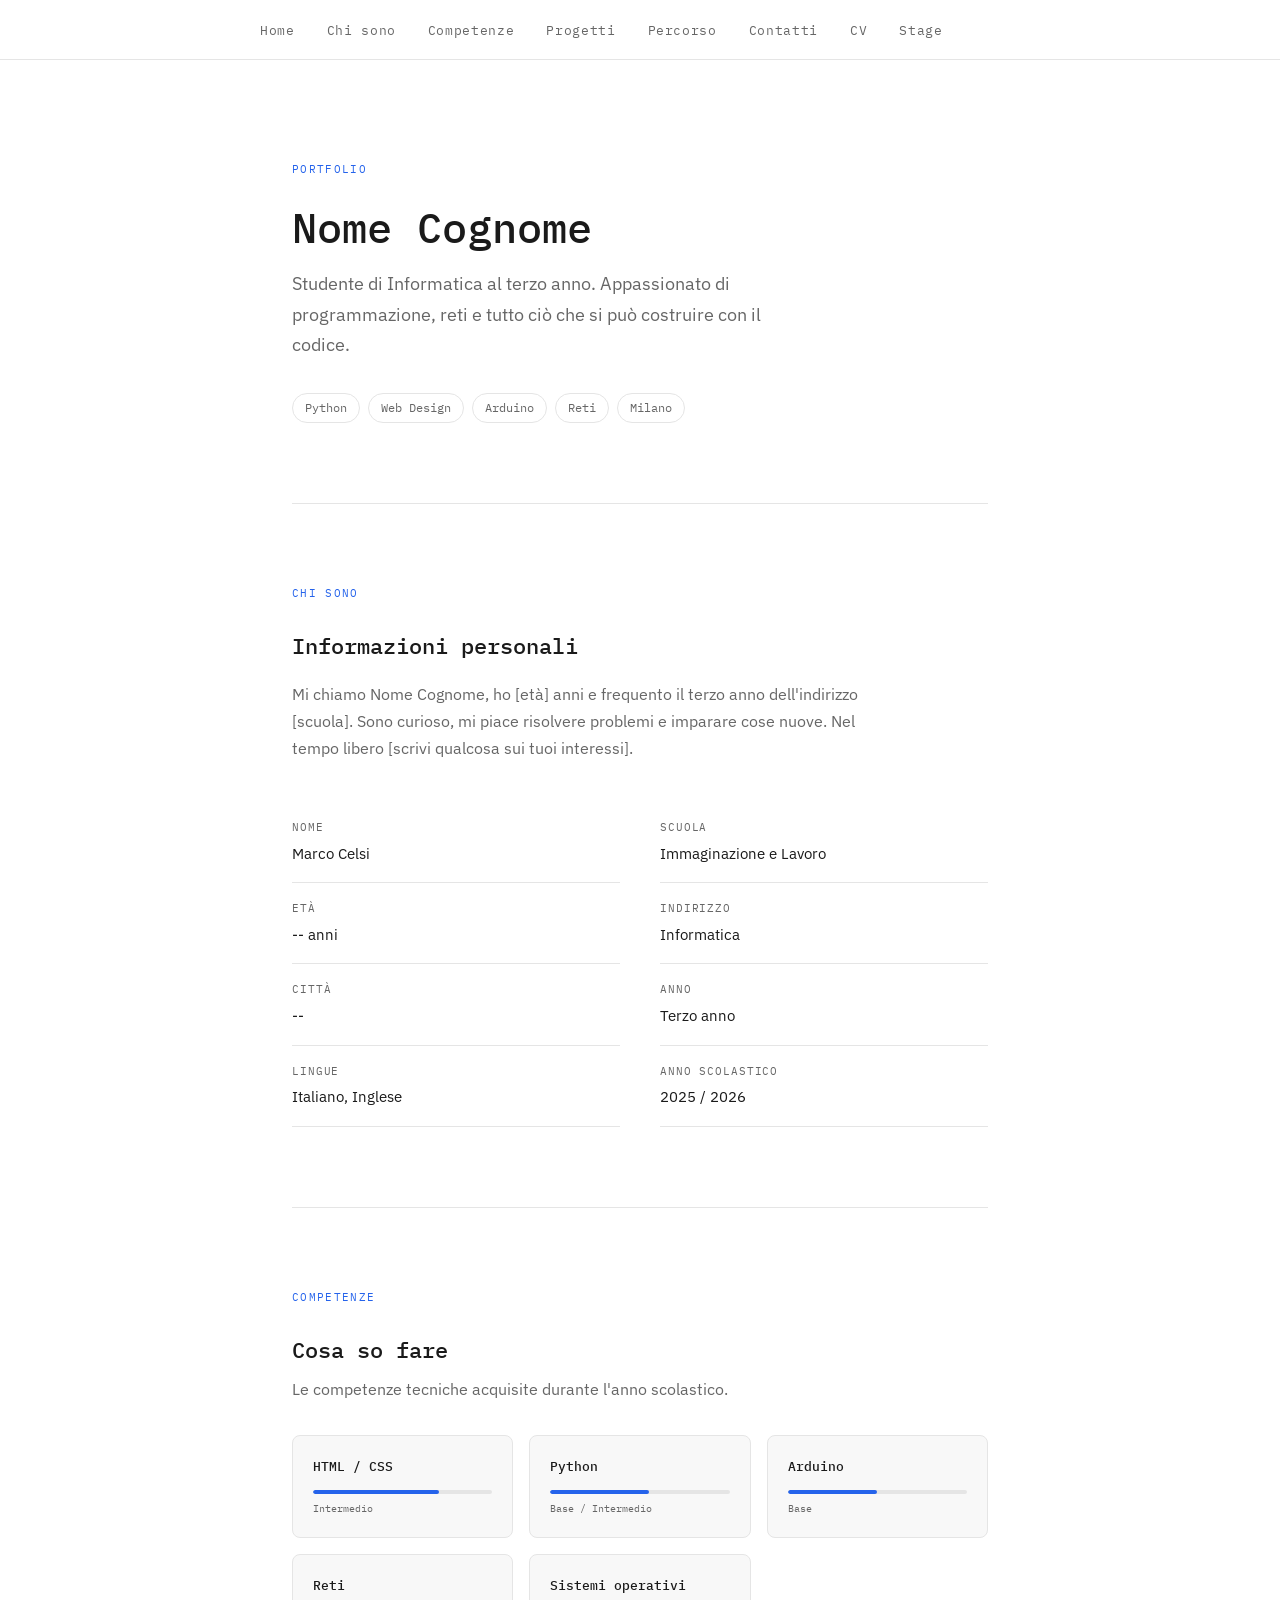
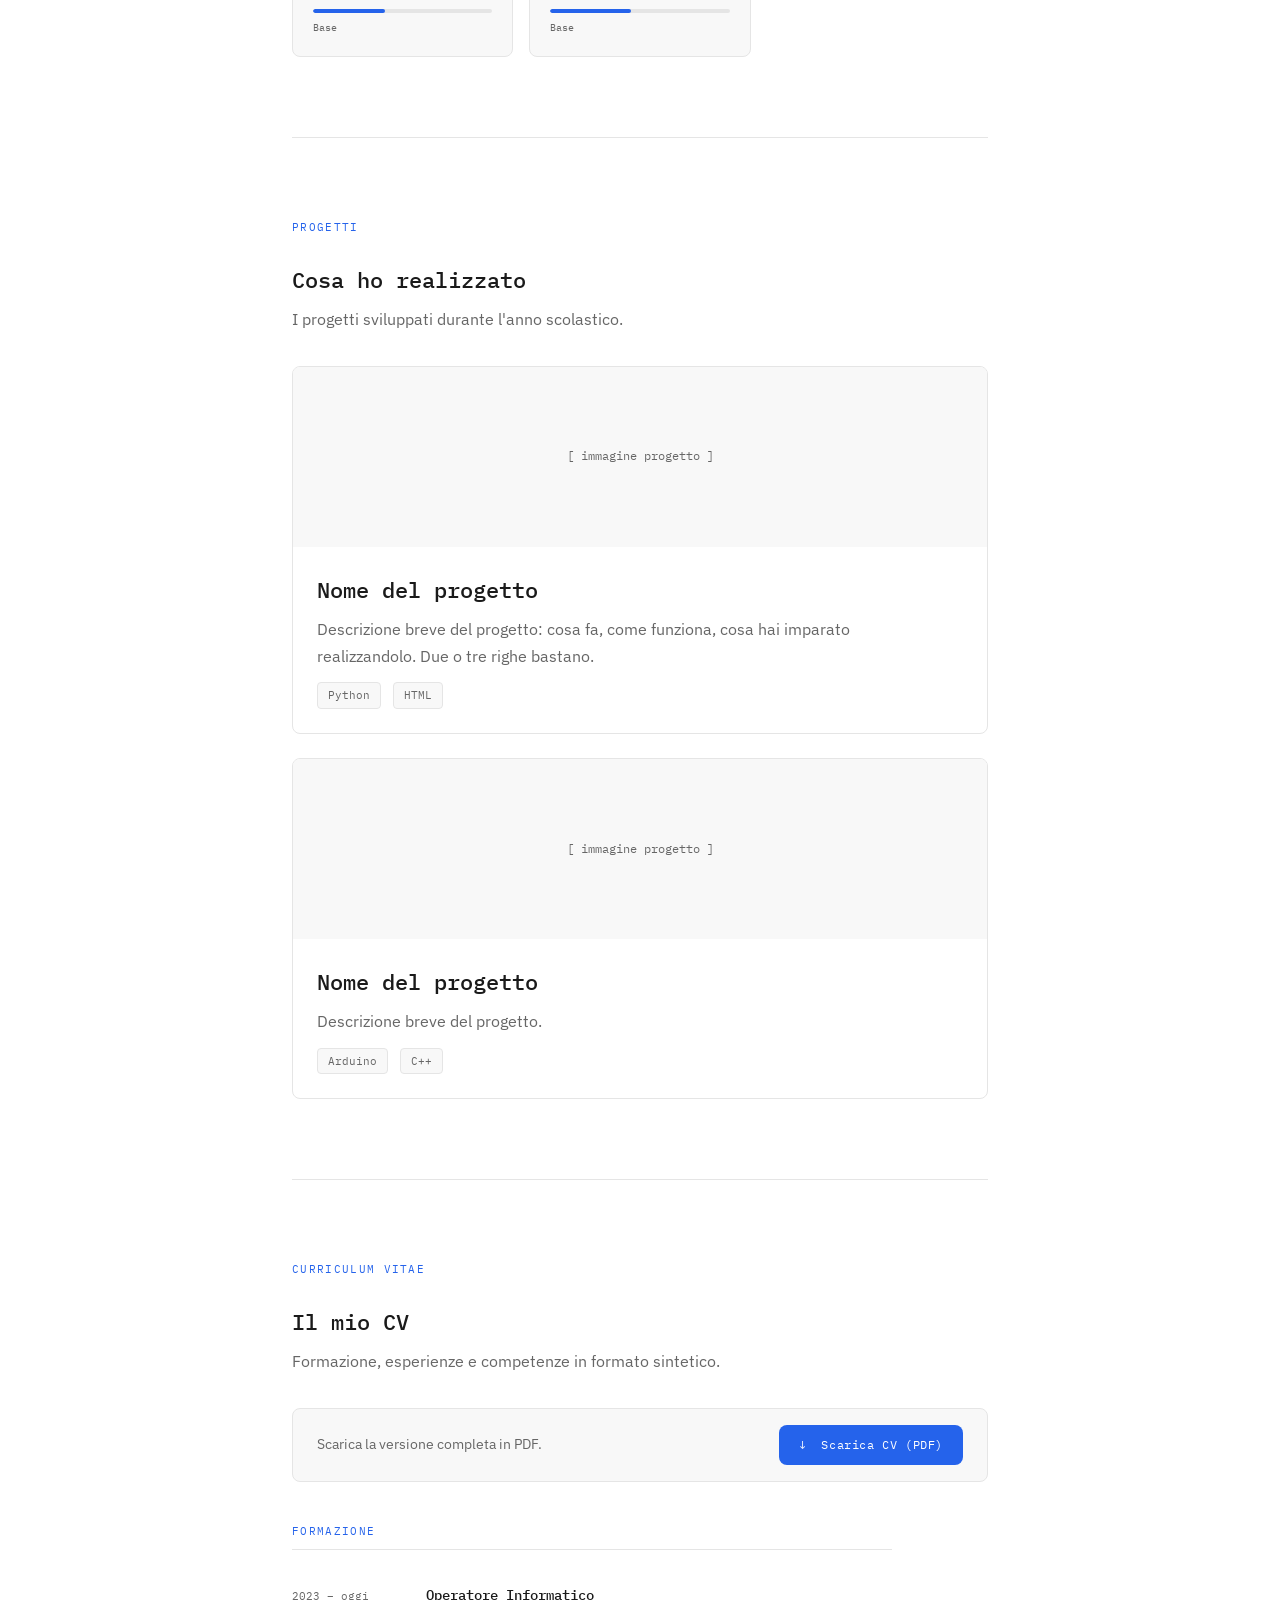
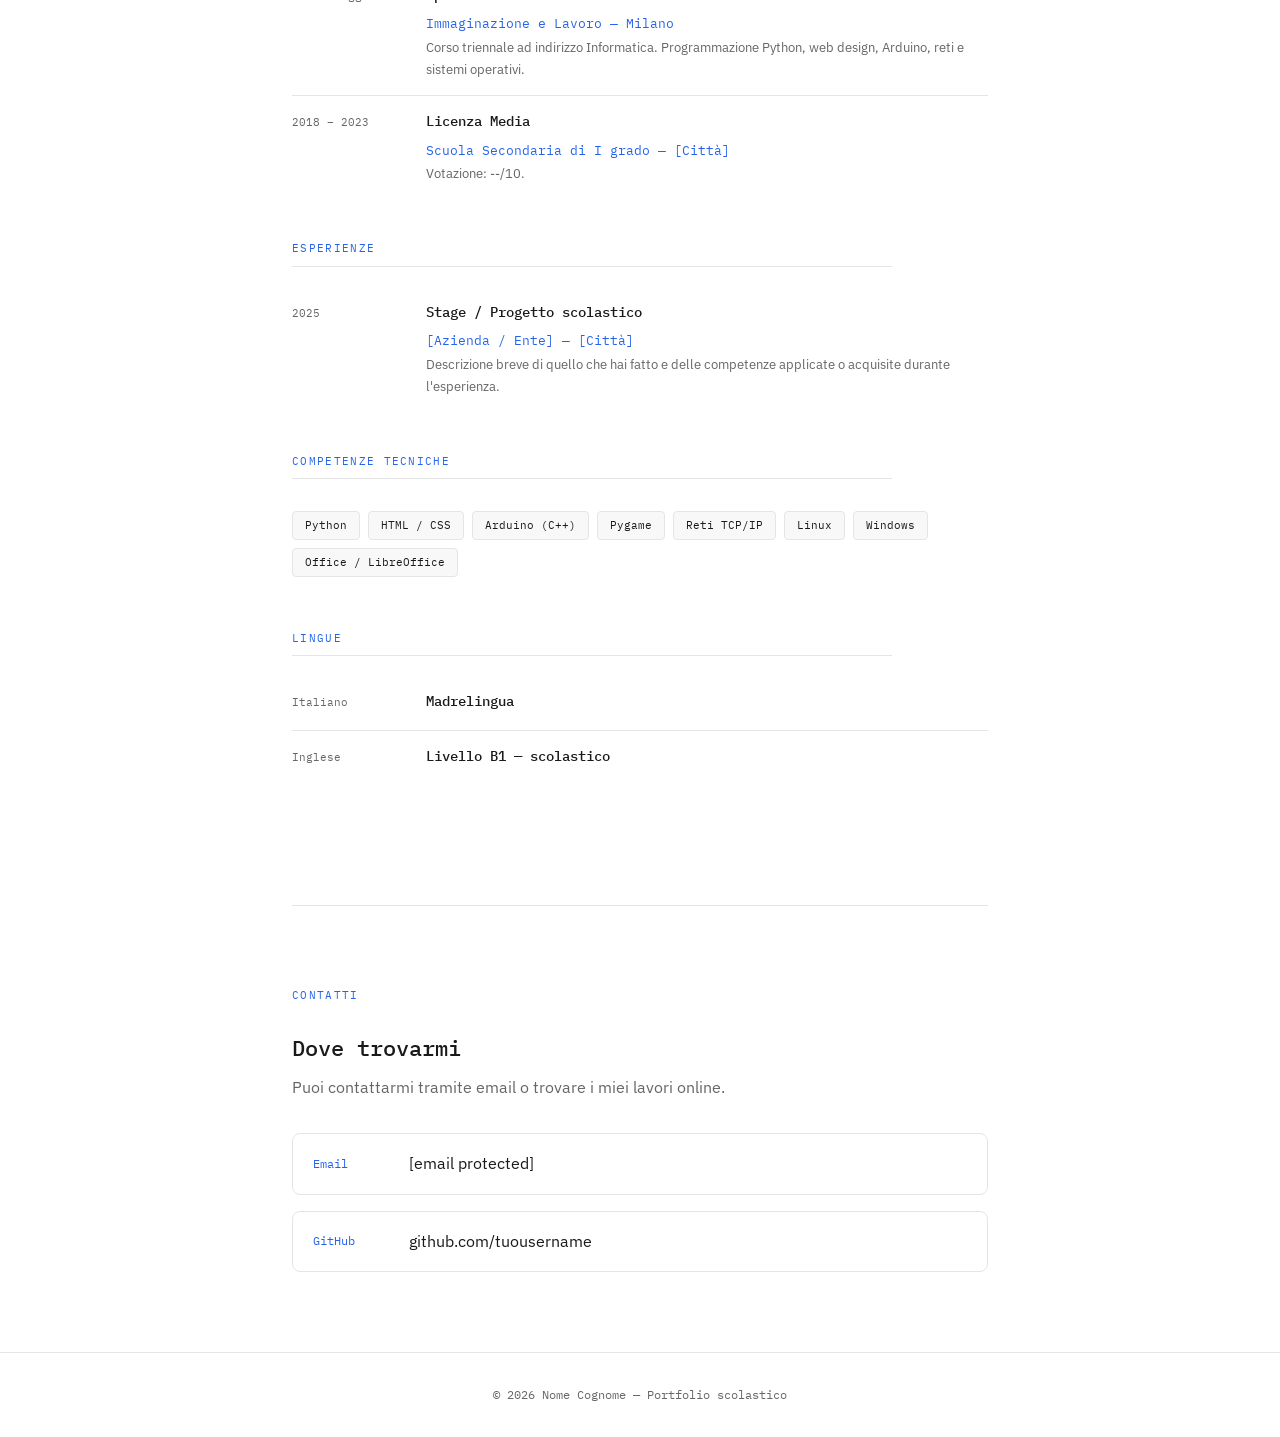
==== index.html @ 4404e982 "Update index.html" ====
<!DOCTYPE html>
<html lang="it">
<head>
  <meta charset="UTF-8" />
  <meta name="viewport" content="width=device-width, initial-scale=1.0"/>

  <!-- ✏️ MODIFICA: cambia il titolo con il tuo nome -->
  <title>Marco Celsi — Portfolio</title>

  <link rel="preconnect" href="https://fonts.googleapis.com">
  <link href="https://fonts.googleapis.com/css2?family=IBM+Plex+Sans:wght@300;400;500&family=IBM+Plex+Mono:wght@400;500&display=swap" rel="stylesheet">
  <link rel="stylesheet" href="style.css">
</head>

<body>

  <!-- NAVIGAZIONE -->
  <nav>
    <ul>
      <!-- ✏️ puoi cambiare le voci del menu -->
      <li><a href="#hero">Home</a></li>
      <li><a href="#chi-sono">Chi sono</a></li>
      <li><a href="#competenze">Competenze</a></li>
      <li><a href="#progetti">Progetti</a></li>
      <li><a href="#percorso">Percorso</a></li>
      <li><a href="#contatti">Contatti</a></li>
      <li><a href="#cv">CV</a></li>
      <li><a href="./stage.html">Stage</a></li>
    </ul>
  </nav>

  <main>

    <!-- ==========================================
         HERO — presentazione iniziale
         ========================================== -->
    <section id="hero">
      <p class="etichetta">Portfolio</p>

      <!-- ✏️ MODIFICA: il tuo nome e cognome -->
      <h1>Nome Cognome</h1>

      <!-- ✏️ MODIFICA: una frase breve su di te -->
      <p class="sottotitolo">
        Studente di Informatica al terzo anno. Appassionato di programmazione,
        reti e tutto ciò che si può costruire con il codice.
      </p>

      <!-- ✏️ MODIFICA: le parole chiave che ti descrivono -->
      <div class="tag-list">
        <span class="tag">Python</span>
        <span class="tag">Web Design</span>
        <span class="tag">Arduino</span>
        <span class="tag">Reti</span>
        <span class="tag">Milano</span>
      </div>
    </section>

    <!-- ==========================================
         CHI SONO
         ========================================== -->
    <section id="chi-sono">
      <p class="etichetta">Chi sono</p>
      <h2>Informazioni personali</h2>

      <!-- ✏️ MODIFICA: scrivi qualcosa su di te -->
      <p style="margin-top: 16px;">
        Mi chiamo Nome Cognome, ho [età] anni e frequento il terzo anno
        dell'indirizzo [scuola]. Sono curioso,
        mi piace risolvere problemi e imparare cose nuove.
        Nel tempo libero [scrivi qualcosa sui tuoi interessi].
      </p>

      <div class="griglia-2col" style="margin-top: 40px;">
        <div>
          <!-- ✏️ MODIFICA: le tue informazioni -->
          <div class="info-riga">
            <span>Nome</span>
            <span>Marco Celsi</span>
          </div>
          <div class="info-riga">
            <span>Età</span>
            <span>-- anni</span>
          </div>
          <div class="info-riga">
            <span>Città</span>
            <span>--</span>
          </div>
          <div class="info-riga">
            <span>Lingue</span>
            <span>Italiano, Inglese</span>
          </div>
        </div>
        <div>
          <div class="info-riga">
            <span>Scuola</span>
            <span>Immaginazione e Lavoro</span>
          </div>
          <div class="info-riga">
            <span>Indirizzo</span>
            <span>Informatica</span>
          </div>
          <div class="info-riga">
            <span>Anno</span>
            <span>Terzo anno</span>
          </div>
          <div class="info-riga">
            <span>Anno scolastico</span>
            <span>2025 / 2026</span>
          </div>
        </div>
      </div>
    </section>

    <!-- ==========================================
         COMPETENZE
         ========================================== -->
    <section id="competenze">
      <p class="etichetta">Competenze</p>
      <h2>Cosa so fare</h2>
      <p style="margin-top: 8px;">
        Le competenze tecniche acquisite durante l'anno scolastico.
      </p>

      <!-- ✏️ MODIFICA: le tue competenze e il livello (da 0% a 100%) -->
      <div class="competenze-griglia">

        <div class="competenza-card">
          <h3>HTML / CSS</h3>
          <div class="barra-contenitore">
            <div class="barra" style="width: 70%"></div>
          </div>
          <p class="livello-label">Intermedio</p>
        </div>

        <div class="competenza-card">
          <h3>Python</h3>
          <div class="barra-contenitore">
            <div class="barra" style="width: 55%"></div>
          </div>
          <p class="livello-label">Base / Intermedio</p>
        </div>

        <div class="competenza-card">
          <h3>Arduino</h3>
          <div class="barra-contenitore">
            <div class="barra" style="width: 50%"></div>
          </div>
          <p class="livello-label">Base</p>
        </div>

        <div class="competenza-card">
          <h3>Reti</h3>
          <div class="barra-contenitore">
            <div class="barra" style="width: 40%"></div>
          </div>
          <p class="livello-label">Base</p>
        </div>

        <div class="competenza-card">
          <h3>Sistemi operativi</h3>
          <div class="barra-contenitore">
            <div class="barra" style="width: 45%"></div>
          </div>
          <p class="livello-label">Base</p>
        </div>

        <!-- ✏️ aggiungi altre competenze copiando il blocco sopra -->

      </div>
    </section>

    <!-- ==========================================
         PROGETTI
         ========================================== -->
    <section id="progetti">
      <p class="etichetta">Progetti</p>
      <h2>Cosa ho realizzato</h2>
      <p style="margin-top: 8px;">
        I progetti sviluppati durante l'anno scolastico.
      </p>

      <div class="progetti-lista">

        <!-- PROGETTO 1 — ✏️ MODIFICA con il tuo progetto -->
        <div class="progetto-card">
          <div class="progetto-immagine">
            <!-- ✏️ sostituisci questo placeholder con un'immagine del progetto:
                 <img src="screenshot-progetto.jpg" alt="Nome progetto" style="width:100%;height:100%;object-fit:cover;">
            -->
            [ immagine progetto ]
          </div>
          <div class="progetto-corpo">
            <h2>Nome del progetto</h2>
            <p style="margin-top: 8px;">
              Descrizione breve del progetto: cosa fa, come funziona, cosa hai imparato
              realizzandolo. Due o tre righe bastano.
            </p>
            <div class="progetto-meta">
              <!-- ✏️ aggiungi i linguaggi / strumenti usati -->
              <span class="badge">Python</span>
              <span class="badge">HTML</span>
            </div>
            <!-- ✏️ se hai un link al progetto, inseriscilo qui -->
            <!-- <a href="#" class="progetto-link">→ Vedi il progetto</a> -->
          </div>
        </div>

        <!-- PROGETTO 2 — ✏️ MODIFICA con il tuo progetto -->
        <div class="progetto-card">
          <div class="progetto-immagine">[ immagine progetto ]</div>
          <div class="progetto-corpo">
            <h2>Nome del progetto</h2>
            <p style="margin-top: 8px;">
              Descrizione breve del progetto.
            </p>
            <div class="progetto-meta">
              <span class="badge">Arduino</span>
              <span class="badge">C++</span>
            </div>
          </div>
        </div>

        <!-- ✏️ copia un blocco qui sopra per aggiungere altri progetti -->

      </div>
    </section>

    <!-- ==========================================
         CV
         ========================================== -->
    <section id="cv">
      <p class="etichetta">Curriculum Vitae</p>
      <h2>Il mio CV</h2>
      <p style="margin-top: 8px;">
        Formazione, esperienze e competenze in formato sintetico.
      </p>

      <!-- BOTTONE DOWNLOAD PDF -->
      <div class="cv-download-bar">
        <p>Scarica la versione completa in PDF.</p>
        <!-- ✏️ MODIFICA: sostituisci "cv.pdf" con il nome del tuo file PDF -->
        <a href="cv.pdf" download="NomeCognome_CV.pdf" class="btn-scarica">
          ↓ &nbsp;Scarica CV (PDF)
        </a>
      </div>

      <!-- FORMAZIONE -->
      <div class="cv-blocco">
        <p class="cv-blocco-titolo">Formazione</p>

        <!-- ✏️ MODIFICA: il tuo percorso scolastico -->
        <div class="cv-riga">
          <span class="cv-periodo">2023 – oggi</span>
          <div class="cv-contenuto">
            <h3>Operatore Informatico</h3>
            <span class="cv-luogo">Immaginazione e Lavoro — Milano</span>
            <p>Corso triennale ad indirizzo Informatica. Programmazione Python,
               web design, Arduino, reti e sistemi operativi.</p>
          </div>
        </div>

        <div class="cv-riga">
          <span class="cv-periodo">2018 – 2023</span>
          <div class="cv-contenuto">
            <h3>Licenza Media</h3>
            <!-- ✏️ MODIFICA: la tua scuola media -->
            <span class="cv-luogo">Scuola Secondaria di I grado — [Città]</span>
            <p>Votazione: --/10.</p>
          </div>
        </div>

        <!-- ✏️ aggiungi altri blocchi copiando una cv-riga -->
      </div>

      <!-- ESPERIENZE -->
      <div class="cv-blocco">
        <p class="cv-blocco-titolo">Esperienze</p>

        <!-- ✏️ MODIFICA: aggiungi stage, lavori, volontariato, ecc. -->
        <div class="cv-riga">
          <span class="cv-periodo">2025</span>
          <div class="cv-contenuto">
            <h3>Stage / Progetto scolastico</h3>
            <!-- ✏️ MODIFICA: azienda o contesto -->
            <span class="cv-luogo">[Azienda / Ente] — [Città]</span>
            <p>Descrizione breve di quello che hai fatto e delle competenze
               applicate o acquisite durante l'esperienza.</p>
          </div>
        </div>

        <!-- ✏️ se non hai esperienze lavorative ancora, puoi rimuovere
             questa sezione o usarla per progetti extrascolastici -->
      </div>

      <!-- COMPETENZE TECNICHE -->
      <div class="cv-blocco">
        <p class="cv-blocco-titolo">Competenze tecniche</p>
        <!-- ✏️ MODIFICA: le tue competenze -->
        <div class="cv-skill-lista">
          <span class="cv-skill">Python</span>
          <span class="cv-skill">HTML / CSS</span>
          <span class="cv-skill">Arduino (C++)</span>
          <span class="cv-skill">Pygame</span>
          <span class="cv-skill">Reti TCP/IP</span>
          <span class="cv-skill">Linux</span>
          <span class="cv-skill">Windows</span>
          <span class="cv-skill">Office / LibreOffice</span>
        </div>
      </div>

      <!-- LINGUE -->
      <div class="cv-blocco">
        <p class="cv-blocco-titolo">Lingue</p>

        <div class="cv-riga">
          <span class="cv-periodo">Italiano</span>
          <div class="cv-contenuto">
            <h3>Madrelingua</h3>
          </div>
        </div>

        <div class="cv-riga">
          <span class="cv-periodo">Inglese</span>
          <div class="cv-contenuto">
            <!-- ✏️ MODIFICA: il tuo livello -->
            <h3>Livello B1 — scolastico</h3>
          </div>
        </div>
      </div>

    </section>

    <!-- ==========================================
         CONTATTI
         ========================================== -->
    <section id="contatti">
      <p class="etichetta">Contatti</p>
      <h2>Dove trovarmi</h2>
      <p style="margin-top: 8px;">
        Puoi contattarmi tramite email o trovare i miei lavori online.
      </p>

      <div class="contatti-lista">

        <!-- ✏️ MODIFICA: la tua email -->
        <a href="/cdn-cgi/l/email-protection#3b4f4e5a7b5e565a525715524f" class="contatto-riga">
          <span class="contatto-icona">Email</span>
          <span><span class="__cf_email__" data-cfemail="5d29283c1d38303c3431733429">[email&#160;protected]</span></span>
        </a>

        <!-- ✏️ MODIFICA: il tuo profilo GitHub (se ce l'hai) -->
        <a href="https://github.com/tuousername" class="contatto-riga" target="_blank">
          <span class="contatto-icona">GitHub</span>
          <span>github.com/tuousername</span>
        </a>

        <!-- ✏️ aggiungi altri link (LinkedIn, ecc.) copiando il blocco sopra
             oppure cancella quelli che non usi -->

      </div>
    </section>

    

  </main>

    <footer>
    <!-- ✏️ MODIFICA: il tuo nome -->
    © 2026 Nome Cognome — Portfolio scolastico
  </footer>

</body>
</html>
---- style.css ----
:root {
  --colore-sfondo:     #ffffff;
  --colore-testo:      #1a1a1a;
  --colore-testo-muto: #666666;
  --colore-accento:    #2563eb;   /* ✏️ cambia questo colore con il tuo preferito */
  --colore-bordo:      #e5e5e5;
  --colore-card:       #f8f8f8;

  --font-titoli: 'IBM Plex Mono', monospace;
  --font-testo:  'IBM Plex Sans', sans-serif;

  --larghezza-max: 760px;
  --raggio:        8px;
}

/* =============================================
   RESET E BASE
   ============================================= */
*, *::before, *::after {
  box-sizing: border-box;
  margin: 0;
  padding: 0;
}

html {
  scroll-behavior: smooth;
}

body {
  background-color: var(--colore-sfondo);
  color: var(--colore-testo);
  font-family: var(--font-testo);
  font-size: 16px;
  line-height: 1.7;
}

/* =============================================
   NAVIGAZIONE
   ============================================= */
nav {
  position: sticky;
  top: 0;
  background-color: var(--colore-sfondo);
  border-bottom: 1px solid var(--colore-bordo);
  z-index: 100;
  padding: 0 32px;
}

nav ul {
  list-style: none;
  display: flex;
  gap: 32px;
  max-width: var(--larghezza-max);
  margin: 0 auto;
  padding: 16px 0;
}

nav a {
  text-decoration: none;
  color: var(--colore-testo-muto);
  font-size: 13px;
  font-family: var(--font-titoli);
  letter-spacing: 0.05em;
  transition: color 0.2s;
}

nav a:hover,
nav a.attivo {
  color: var(--colore-accento);
}

/* =============================================
   LAYOUT PRINCIPALE
   ============================================= */
main {
  max-width: var(--larghezza-max);
  margin: 0 auto;
  padding: 0 32px;
}

section {
  padding: 80px 0;
  border-bottom: 1px solid var(--colore-bordo);
}

section:last-child {
  border-bottom: none;
}

/* =============================================
   TIPOGRAFIA
   ============================================= */
.etichetta {
  font-family: var(--font-titoli);
  font-size: 11px;
  letter-spacing: 0.12em;
  text-transform: uppercase;
  color: var(--colore-accento);
  margin-bottom: 24px;
}

h1 {
  font-family: var(--font-titoli);
  font-size: clamp(28px, 5vw, 42px);
  font-weight: 500;
  line-height: 1.2;
  margin-bottom: 16px;
}

/* h1 nella pagina stage è leggermente più piccolo */
.pagina-stage h1 {
  font-size: clamp(24px, 4vw, 36px);
}

h2 {
  font-family: var(--font-titoli);
  font-size: 22px;
  font-weight: 500;
  margin-bottom: 8px;
}

h3 {
  font-family: var(--font-titoli);
  font-size: 15px;
  font-weight: 500;
  margin-bottom: 6px;
}

p {
  color: var(--colore-testo-muto);
  max-width: 600px;
}

a {
  color: var(--colore-accento);
}

/* =============================================
   SEZIONE HERO (intestazione — solo index)
   ============================================= */
#hero {
  padding: 100px 0 80px;
}

#hero .sottotitolo {
  font-size: 18px;
  color: var(--colore-testo-muto);
  margin-bottom: 32px;
  max-width: 520px;
}

.tag-list {
  display: flex;
  flex-wrap: wrap;
  gap: 8px;
  margin-top: 24px;
}

.tag {
  font-family: var(--font-titoli);
  font-size: 12px;
  padding: 4px 12px;
  border: 1px solid var(--colore-bordo);
  border-radius: 100px;
  color: var(--colore-testo-muto);
}

/* =============================================
   SEZIONE CHI SONO — griglia 2 colonne
   ============================================= */
.griglia-2col {
  display: grid;
  grid-template-columns: 1fr 1fr;
  gap: 40px;
  margin-top: 32px;
}

.info-riga {
  display: flex;
  flex-direction: column;
  gap: 4px;
  padding: 16px 0;
  border-bottom: 1px solid var(--colore-bordo);
}

.info-riga span:first-child {
  font-family: var(--font-titoli);
  font-size: 11px;
  text-transform: uppercase;
  letter-spacing: 0.08em;
  color: var(--colore-testo-muto);
}

.info-riga span:last-child {
  font-size: 15px;
  color: var(--colore-testo);
}

/* =============================================
   SEZIONE COMPETENZE
   ============================================= */
.competenze-griglia {
  display: grid;
  grid-template-columns: repeat(auto-fill, minmax(200px, 1fr));
  gap: 16px;
  margin-top: 32px;
}

.competenza-card {
  background: var(--colore-card);
  border: 1px solid var(--colore-bordo);
  border-radius: var(--raggio);
  padding: 20px;
}

.competenza-card h3 {
  font-size: 13px;
  margin-bottom: 12px;
  color: var(--colore-testo);
}

.barra-contenitore {
  background: var(--colore-bordo);
  border-radius: 4px;
  height: 4px;
  overflow: hidden;
}

.barra {
  height: 100%;
  background: var(--colore-accento);
  border-radius: 4px;
}

.livello-label {
  font-family: var(--font-titoli);
  font-size: 10px;
  color: var(--colore-testo-muto);
  margin-top: 6px;
}

/* =============================================
   SEZIONE PROGETTI
   ============================================= */
.progetti-lista {
  display: flex;
  flex-direction: column;
  gap: 24px;
  margin-top: 32px;
}

.progetto-card {
  border: 1px solid var(--colore-bordo);
  border-radius: var(--raggio);
  overflow: hidden;
  transition: border-color 0.2s;
}

.progetto-card:hover {
  border-color: var(--colore-accento);
}

.progetto-immagine {
  width: 100%;
  height: 180px;
  background: var(--colore-card);
  display: flex;
  align-items: center;
  justify-content: center;
  font-family: var(--font-titoli);
  font-size: 12px;
  color: var(--colore-testo-muto);
  /* ✏️ puoi sostituire il colore di sfondo con un'immagine:
     background: url('immagine-progetto.jpg') center/cover; */
}

.progetto-corpo {
  padding: 24px;
}

.progetto-meta {
  display: flex;
  gap: 12px;
  margin-top: 12px;
  flex-wrap: wrap;
}

.badge {
  font-family: var(--font-titoli);
  font-size: 11px;
  padding: 3px 10px;
  border-radius: 4px;
  background: var(--colore-card);
  border: 1px solid var(--colore-bordo);
  color: var(--colore-testo-muto);
}

.progetto-link {
  display: inline-block;
  margin-top: 16px;
  font-family: var(--font-titoli);
  font-size: 12px;
  color: var(--colore-accento);
  text-decoration: none;
}

.progetto-link:hover {
  text-decoration: underline;
}

/* =============================================
   SEZIONE PERCORSO — timeline
   ============================================= */
.timeline {
  margin-top: 32px;
  display: flex;
  flex-direction: column;
  gap: 0;
}

.timeline-item {
  display: grid;
  grid-template-columns: 100px 1fr;
  gap: 24px;
  padding-bottom: 32px;
  position: relative;
}

.timeline-item::before {
  content: '';
  position: absolute;
  left: 91px;
  top: 6px;
  bottom: 0;
  width: 1px;
  background: var(--colore-bordo);
}

.timeline-item:last-child::before {
  display: none;
}

.timeline-anno {
  font-family: var(--font-titoli);
  font-size: 12px;
  color: var(--colore-testo-muto);
  padding-top: 2px;
  text-align: right;
}

.timeline-contenuto {
  padding-left: 20px;
  position: relative;
}

.timeline-contenuto::before {
  content: '';
  position: absolute;
  left: -4px;
  top: 7px;
  width: 8px;
  height: 8px;
  border-radius: 50%;
  background: var(--colore-accento);
}

/* =============================================
   SEZIONE CONTATTI
   ============================================= */
.contatti-lista {
  margin-top: 32px;
  display: flex;
  flex-direction: column;
  gap: 16px;
}

.contatto-riga {
  display: flex;
  align-items: center;
  gap: 16px;
  padding: 16px 20px;
  border: 1px solid var(--colore-bordo);
  border-radius: var(--raggio);
  text-decoration: none;
  color: var(--colore-testo);
  transition: border-color 0.2s, background 0.2s;
}

.contatto-riga:hover {
  border-color: var(--colore-accento);
  background: var(--colore-card);
}

.contatto-icona {
  font-family: var(--font-titoli);
  font-size: 12px;
  color: var(--colore-accento);
  min-width: 80px;
}

/* =============================================
   SEZIONE CV
   ============================================= */
.cv-download-bar {
  display: flex;
  align-items: center;
  justify-content: space-between;
  background: var(--colore-card);
  border: 1px solid var(--colore-bordo);
  border-radius: var(--raggio);
  padding: 16px 24px;
  margin-top: 32px;
  margin-bottom: 40px;
  flex-wrap: wrap;
  gap: 12px;
}

.cv-download-bar p {
  font-size: 14px;
  max-width: none;
}

.btn-scarica {
  display: inline-flex;
  align-items: center;
  gap: 8px;
  background: var(--colore-accento);
  color: #fff;
  text-decoration: none;
  font-family: var(--font-titoli);
  font-size: 12px;
  letter-spacing: 0.05em;
  padding: 10px 20px;
  border-radius: var(--raggio);
  transition: opacity 0.2s;
  white-space: nowrap;
}

.btn-scarica:hover {
  opacity: 0.85;
  color: #fff;
}

.cv-blocco {
  margin-bottom: 40px;
}

.cv-blocco-titolo {
  font-family: var(--font-titoli);
  font-size: 11px;
  letter-spacing: 0.12em;
  text-transform: uppercase;
  color: var(--colore-accento);
  border-bottom: 1px solid var(--colore-bordo);
  padding-bottom: 8px;
  margin-bottom: 20px;
}

.cv-riga {
  display: grid;
  grid-template-columns: 110px 1fr;
  gap: 16px 24px;
  padding: 14px 0;
  border-bottom: 1px solid var(--colore-bordo);
  align-items: start;
}

.cv-riga:last-child {
  border-bottom: none;
}

.cv-periodo {
  font-family: var(--font-titoli);
  font-size: 11px;
  color: var(--colore-testo-muto);
  padding-top: 3px;
}

.cv-contenuto h3 {
  font-size: 14px;
  font-weight: 500;
  margin-bottom: 2px;
  color: var(--colore-testo);
}

.cv-contenuto .cv-luogo {
  font-size: 13px;
  color: var(--colore-accento);
  font-family: var(--font-titoli);
  margin-bottom: 4px;
}

.cv-contenuto p {
  font-size: 13px;
  color: var(--colore-testo-muto);
  max-width: none;
  margin: 0;
}

.cv-skill-lista {
  display: flex;
  flex-wrap: wrap;
  gap: 8px;
  padding: 12px 0;
}

.cv-skill {
  font-family: var(--font-titoli);
  font-size: 11px;
  padding: 4px 12px;
  border-radius: 4px;
  background: var(--colore-card);
  border: 1px solid var(--colore-bordo);
  color: var(--colore-testo);
}

/* =============================================
   PAGINA STAGE — componenti specifici
   ============================================= */

/* Intestazione pagina stage */
#intro {
  padding: 80px 0 60px;
}

#intro p {
  margin-top: 12px;
  max-width: 520px;
}

/* Numerazione stage (cerchio colorato) */
.numero-stage {
  display: inline-flex;
  align-items: center;
  justify-content: center;
  width: 32px;
  height: 32px;
  border-radius: 50%;
  background: var(--colore-accento);
  color: #fff;
  font-family: var(--font-titoli);
  font-size: 14px;
  font-weight: 500;
  margin-bottom: 24px;
}

/* Scheda azienda */
.scheda-azienda {
  border: 1px solid var(--colore-bordo);
  border-radius: var(--raggio);
  overflow: hidden;
  margin-bottom: 40px;
}

.scheda-header {
  background: var(--colore-card);
  border-bottom: 1px solid var(--colore-bordo);
  padding: 20px 24px;
  display: flex;
  align-items: flex-start;
  justify-content: space-between;
  gap: 16px;
  flex-wrap: wrap;
}

.scheda-header h2 {
  font-size: 18px;
  margin-bottom: 0;
}

.scheda-header .settore-badge {
  font-family: var(--font-titoli);
  font-size: 11px;
  padding: 4px 12px;
  border: 1px solid var(--colore-bordo);
  border-radius: 100px;
  color: var(--colore-testo-muto);
  background: var(--colore-sfondo);
  white-space: nowrap;
}

.scheda-corpo {
  padding: 0;
}

.scheda-riga {
  display: grid;
  grid-template-columns: 160px 1fr;
  border-bottom: 1px solid var(--colore-bordo);
}

.scheda-riga:last-child {
  border-bottom: none;
}

.scheda-label {
  font-family: var(--font-titoli);
  font-size: 11px;
  text-transform: uppercase;
  letter-spacing: 0.08em;
  color: var(--colore-testo-muto);
  padding: 16px 24px;
  background: var(--colore-card);
  border-right: 1px solid var(--colore-bordo);
  display: flex;
  align-items: flex-start;
}

.scheda-valore {
  padding: 14px 24px;
  font-size: 15px;
  color: var(--colore-testo);
}

/* Lista attività dentro la scheda */
.attivita-lista {
  list-style: none;
  display: flex;
  flex-direction: column;
  gap: 6px;
  padding: 14px 24px;
}

.attivita-lista li {
  font-size: 15px;
  color: var(--colore-testo);
  display: flex;
  gap: 10px;
  align-items: flex-start;
}

.attivita-lista li::before {
  content: '—';
  color: var(--colore-accento);
  font-family: var(--font-titoli);
  flex-shrink: 0;
  margin-top: 1px;
}

/* Relazione */
.relazione-contenitore {
  margin-top: 8px;
}

.relazione-contenitore h3 {
  font-size: 13px;
  font-weight: 500;
  text-transform: uppercase;
  letter-spacing: 0.08em;
  color: var(--colore-testo-muto);
  margin-bottom: 16px;
}

.relazione-testo {
  display: flex;
  flex-direction: column;
  gap: 16px;
}

.relazione-paragrafo {
  border-left: 3px solid var(--colore-bordo);
  padding-left: 20px;
}

.relazione-paragrafo .para-titolo {
  font-family: var(--font-titoli);
  font-size: 12px;
  text-transform: uppercase;
  letter-spacing: 0.08em;
  color: var(--colore-accento);
  margin-bottom: 6px;
}

.relazione-paragrafo p {
  font-size: 15px;
  line-height: 1.75;
  /* ✏️ il testo della relazione va qui */
}

/* =============================================
   FOOTER
   ============================================= */
footer {
  border-top: 1px solid var(--colore-bordo);
  padding: 32px;
  text-align: center;
  font-family: var(--font-titoli);
  font-size: 12px;
  color: var(--colore-testo-muto);
}

/* =============================================
   RESPONSIVE (schermi piccoli)
   ============================================= */
@media (max-width: 600px) {
  main  { padding: 0 20px; }
  nav   { padding: 0 20px; }

  /* index */
  .griglia-2col      { grid-template-columns: 1fr; }
  .timeline-item     { grid-template-columns: 70px 1fr; }
  .cv-riga           { grid-template-columns: 1fr; gap: 4px; }
  .cv-periodo        { padding-top: 0; }
  .cv-download-bar   { flex-direction: column; align-items: flex-start; }

  /* stage */
  .scheda-riga       { grid-template-columns: 1fr; }
  .scheda-label      { border-right: none; border-bottom: 1px solid var(--colore-bordo); }
  .scheda-header     { flex-direction: column; gap: 8px; }
}
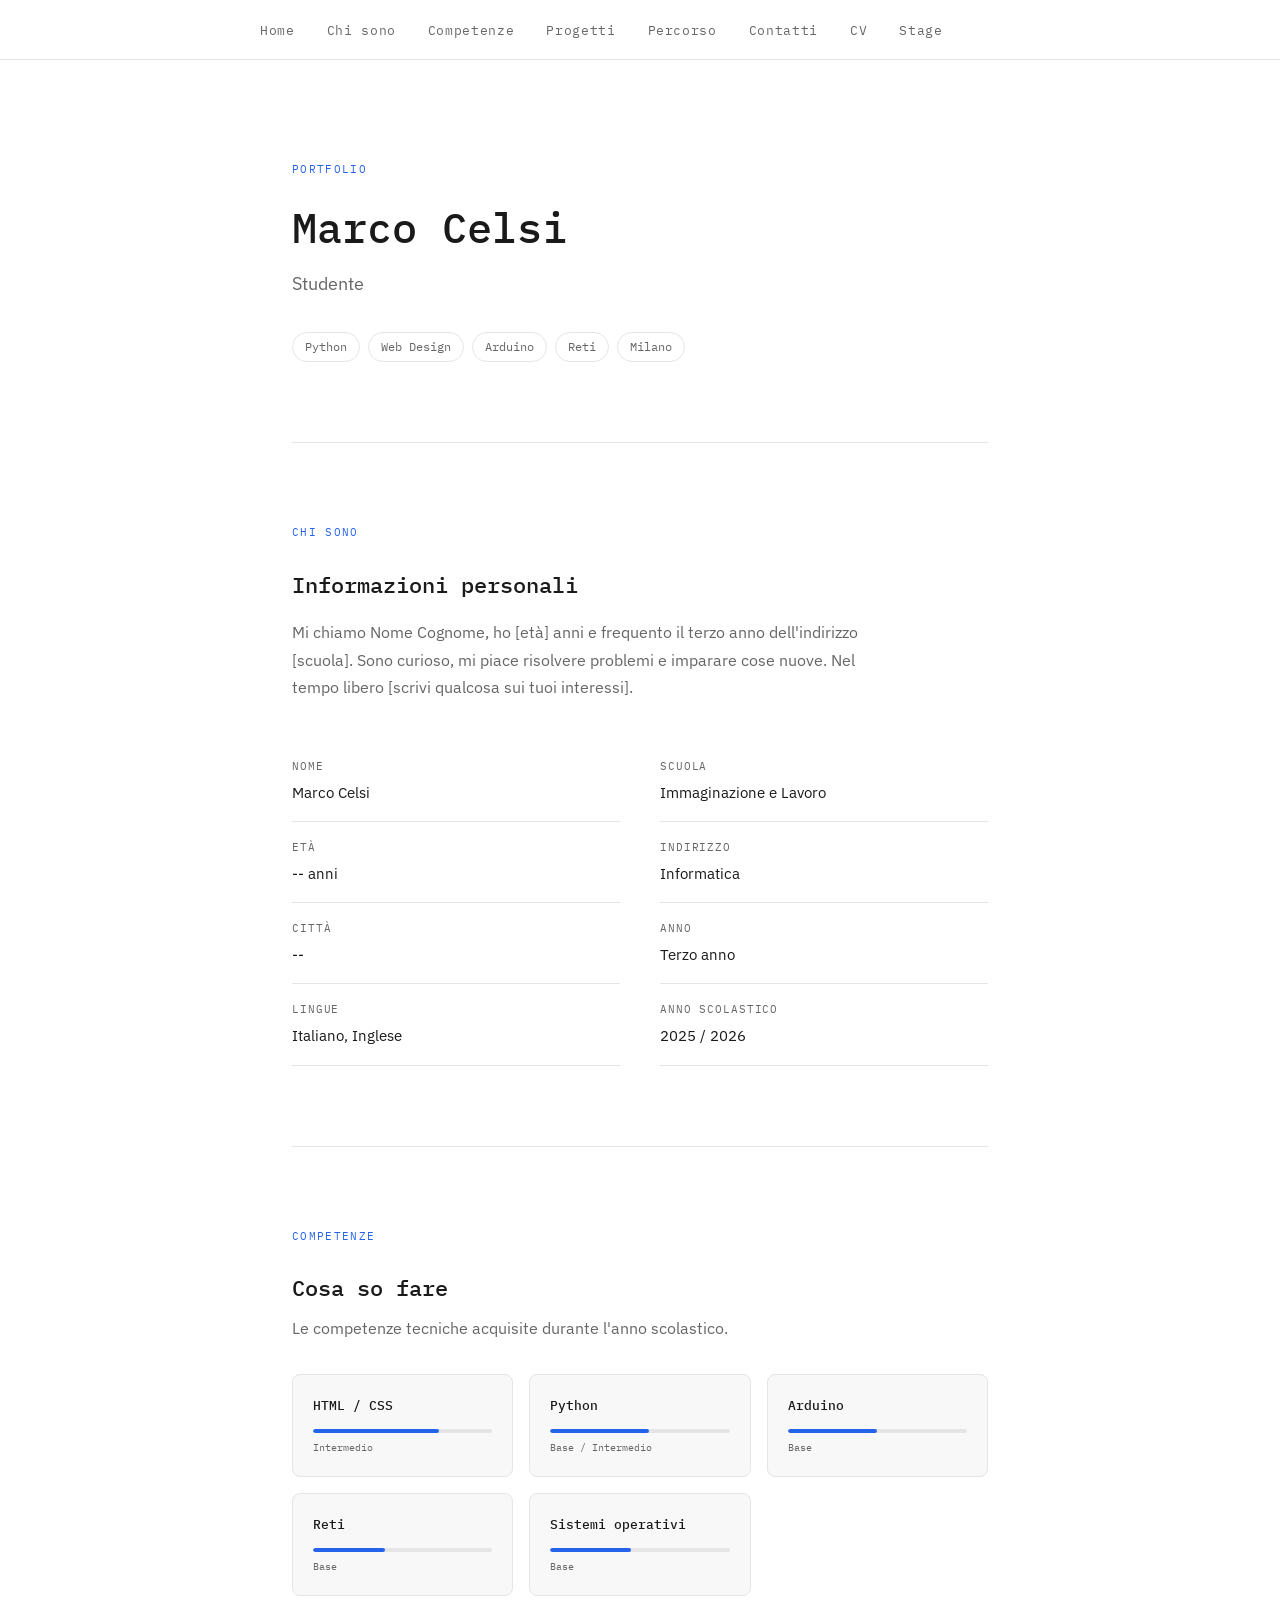
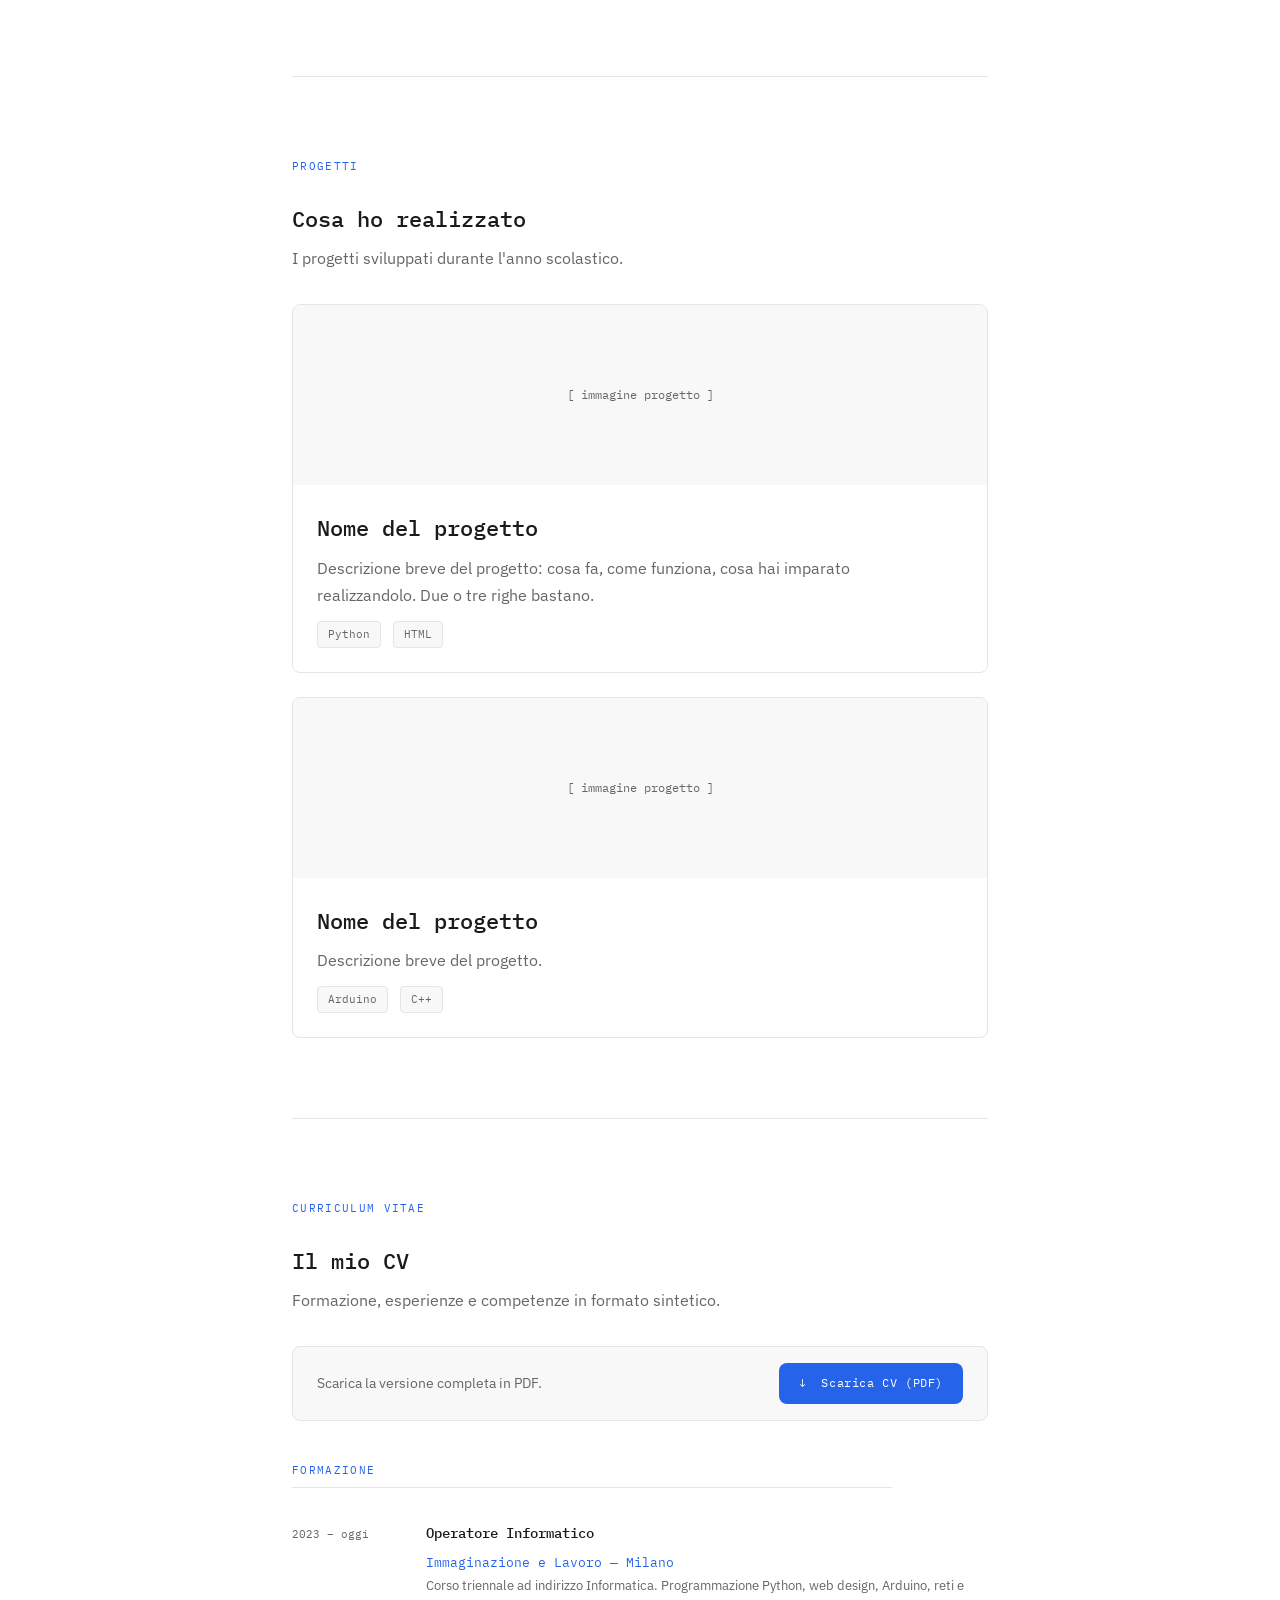
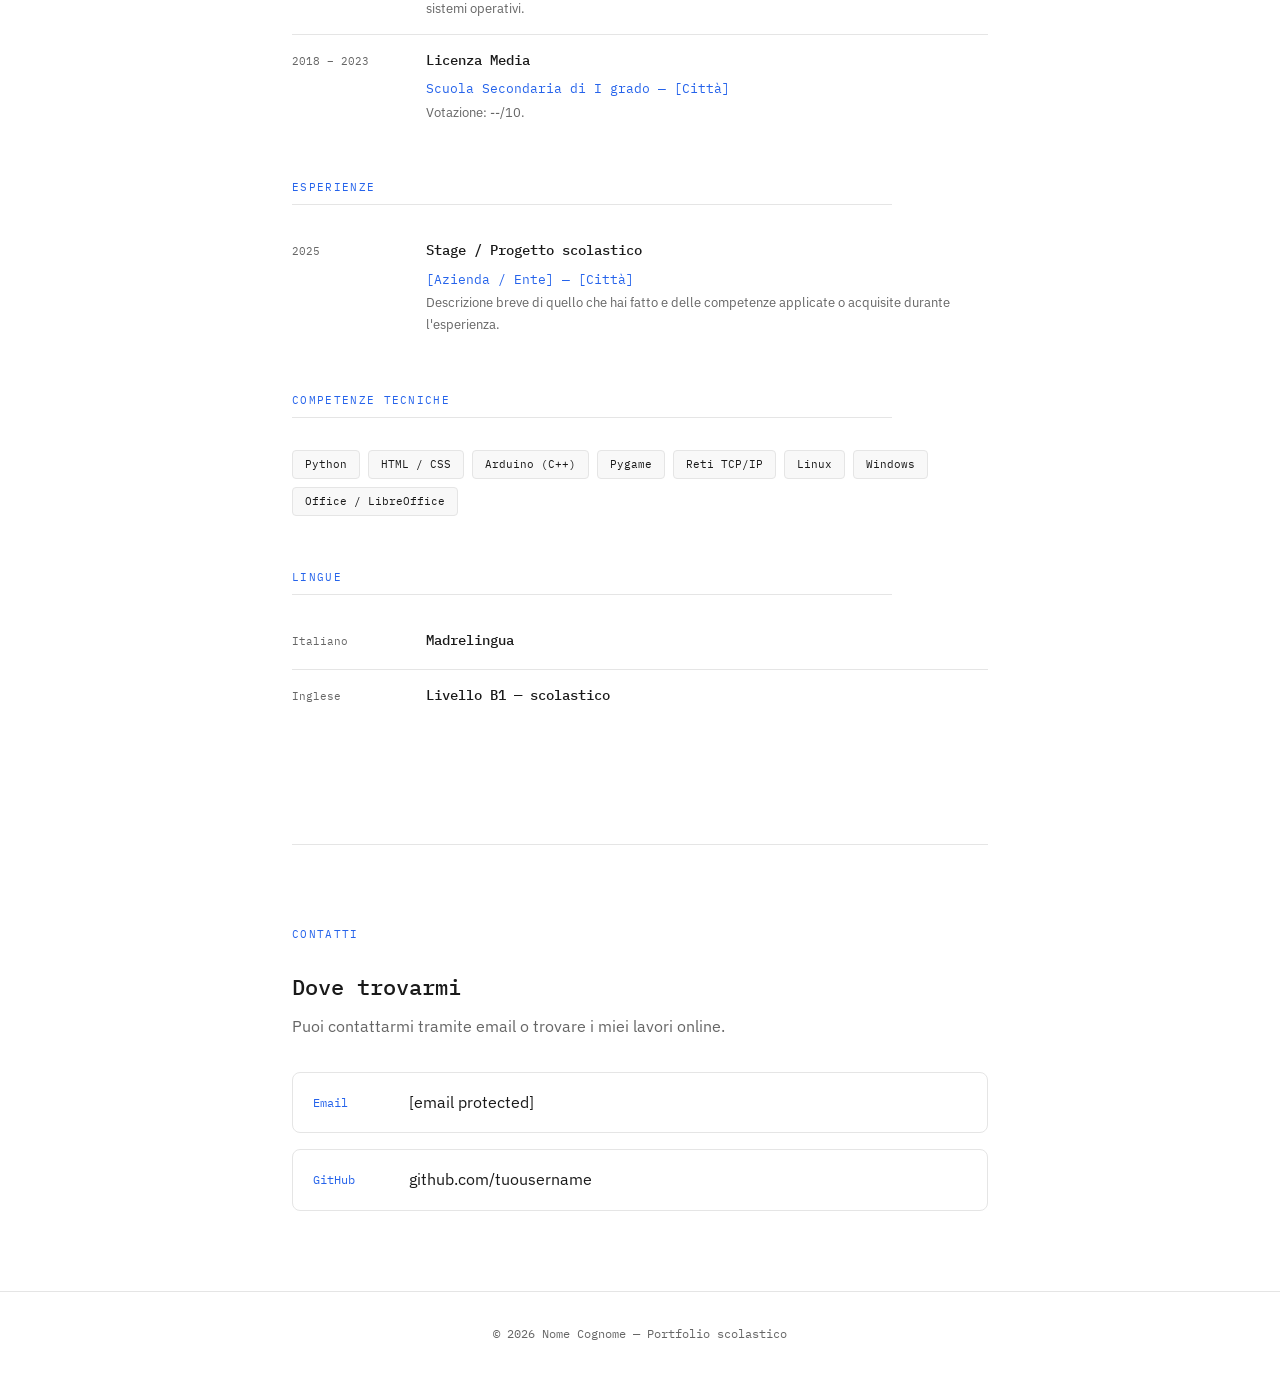
==== commit f17beef3: "cacf" ====
--- a/index.html
+++ b/index.html
@@ -38,12 +38,11 @@
       <p class="etichetta">Portfolio</p>
 
       <!-- ✏️ MODIFICA: il tuo nome e cognome -->
-      <h1>Nome Cognome</h1>
+      <h1>Marco Celsi</h1>
 
       <!-- ✏️ MODIFICA: una frase breve su di te -->
       <p class="sottotitolo">
-        Studente di Informatica al terzo anno. Appassionato di programmazione,
-        reti e tutto ciò che si può costruire con il codice.
+        Studente
       </p>
 
       <!-- ✏️ MODIFICA: le parole chiave che ti descrivono -->
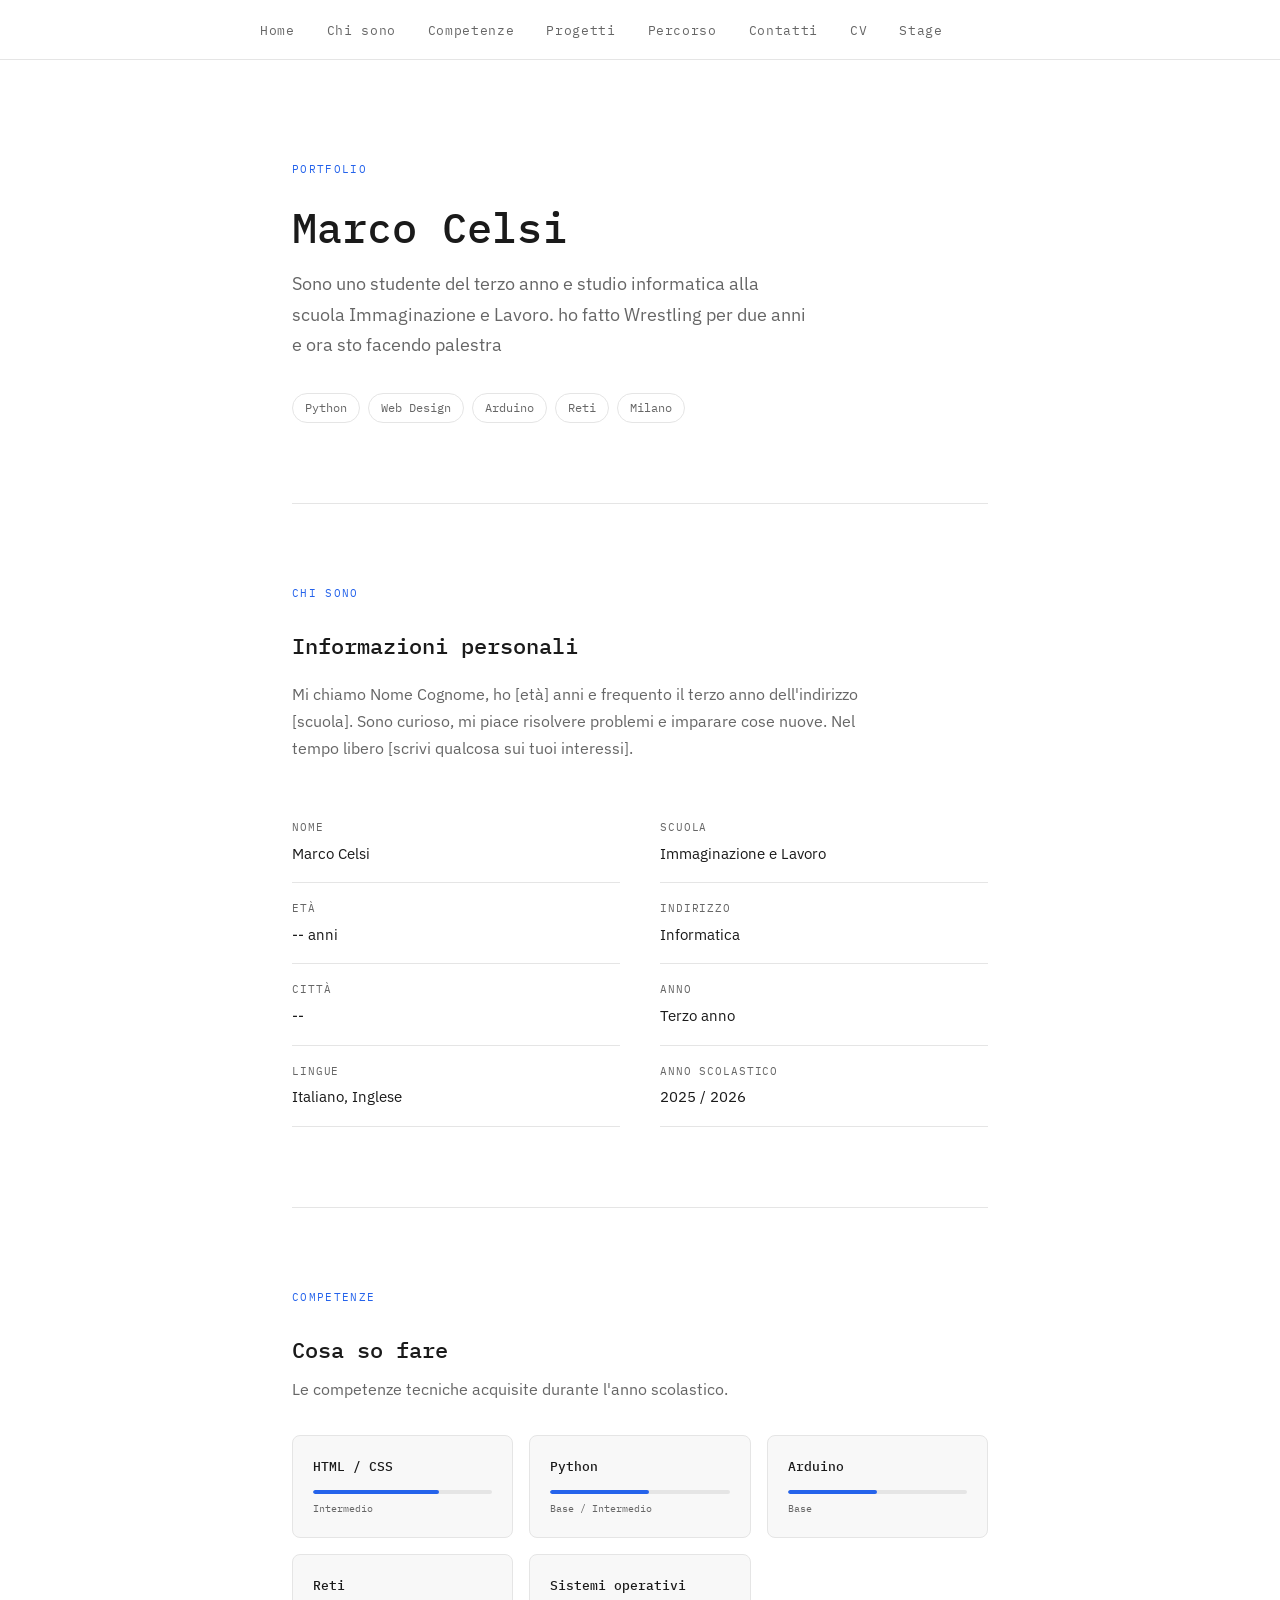
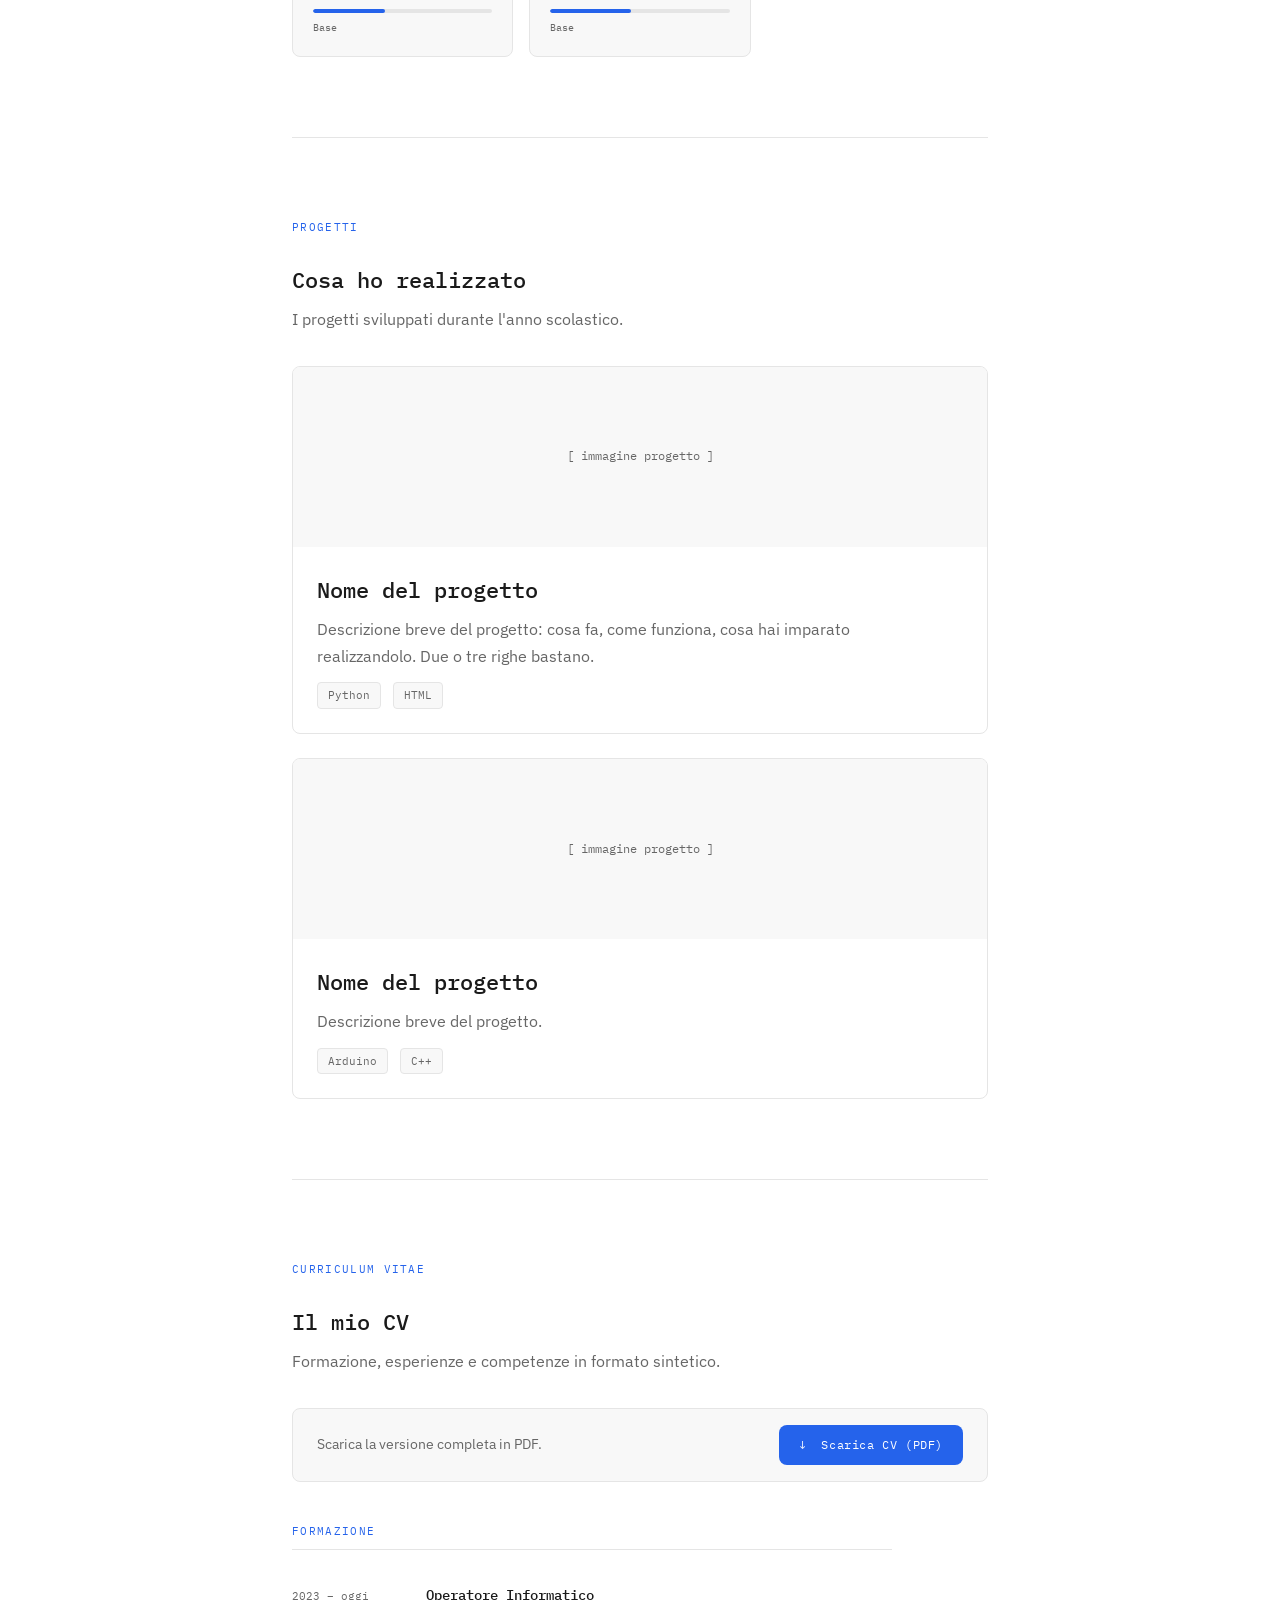
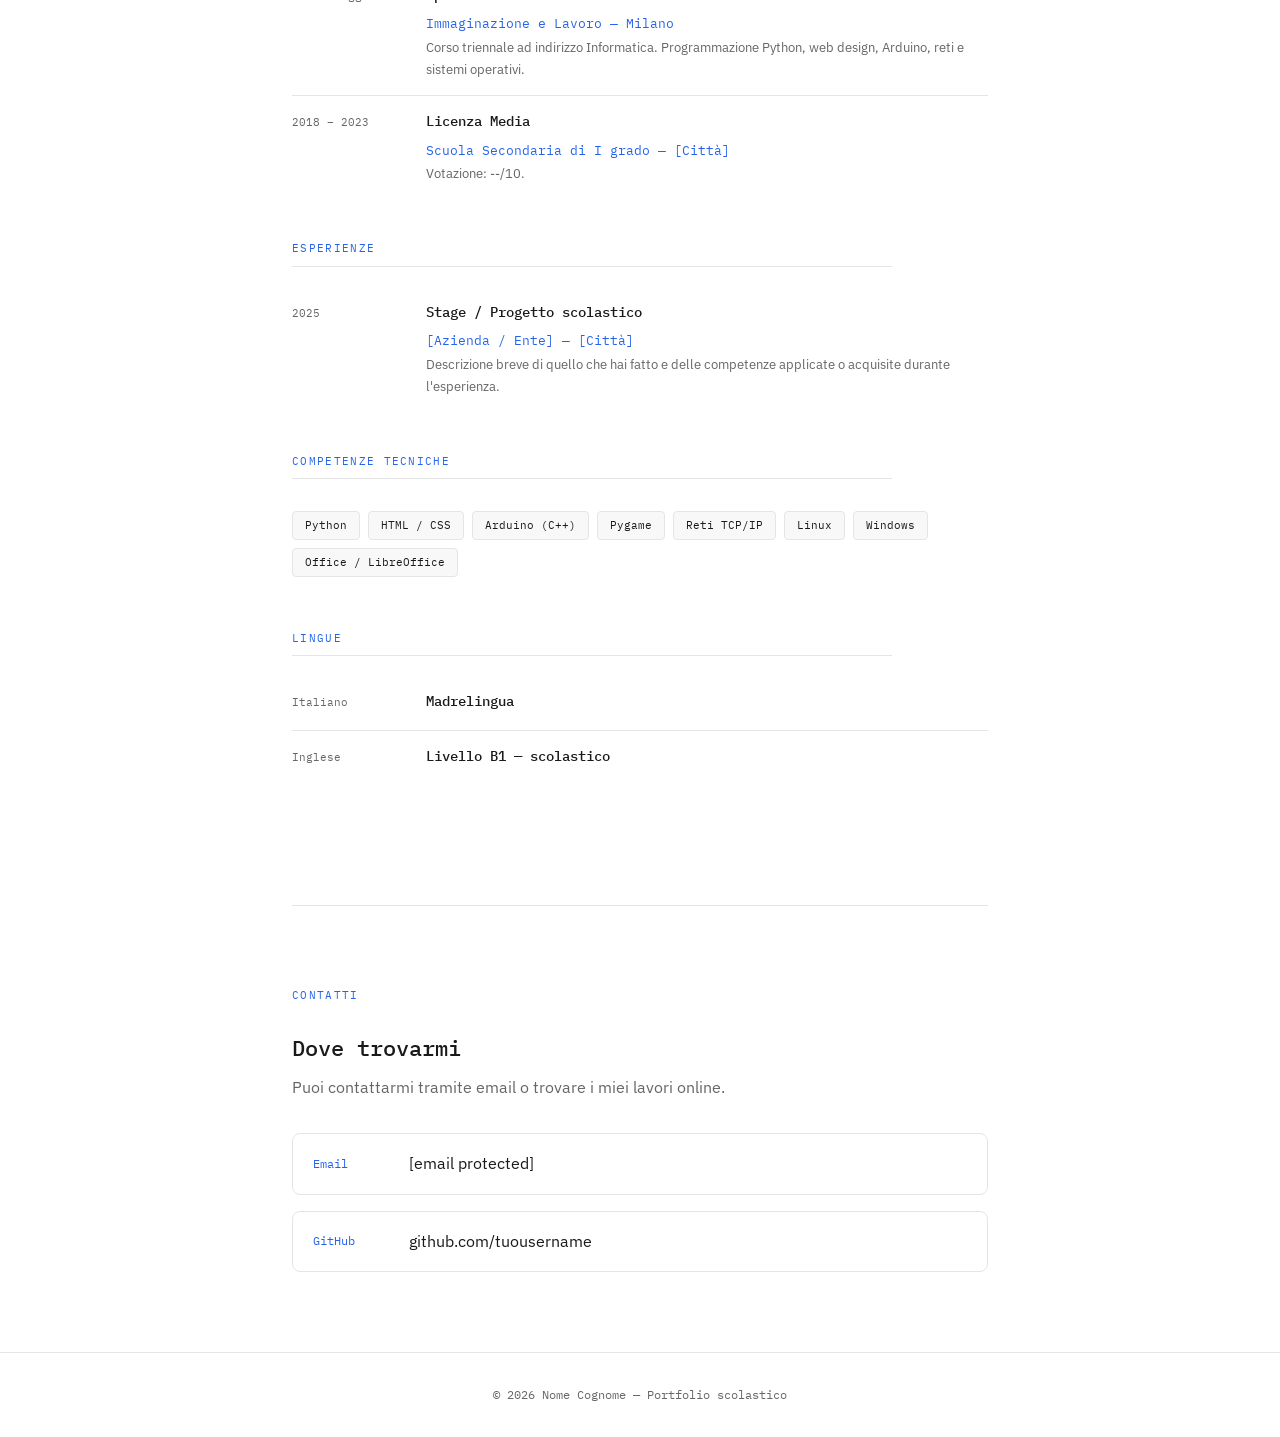
==== commit b3630d37: "imim" ====
--- a/index.html
+++ b/index.html
@@ -42,7 +42,8 @@
 
       <!-- ✏️ MODIFICA: una frase breve su di te -->
       <p class="sottotitolo">
-        Studente
+        Sono uno studente del terzo anno e studio informatica alla scuola Immaginazione e Lavoro.
+        ho fatto Wrestling per due anni e ora sto facendo palestra 
       </p>
 
       <!-- ✏️ MODIFICA: le parole chiave che ti descrivono -->
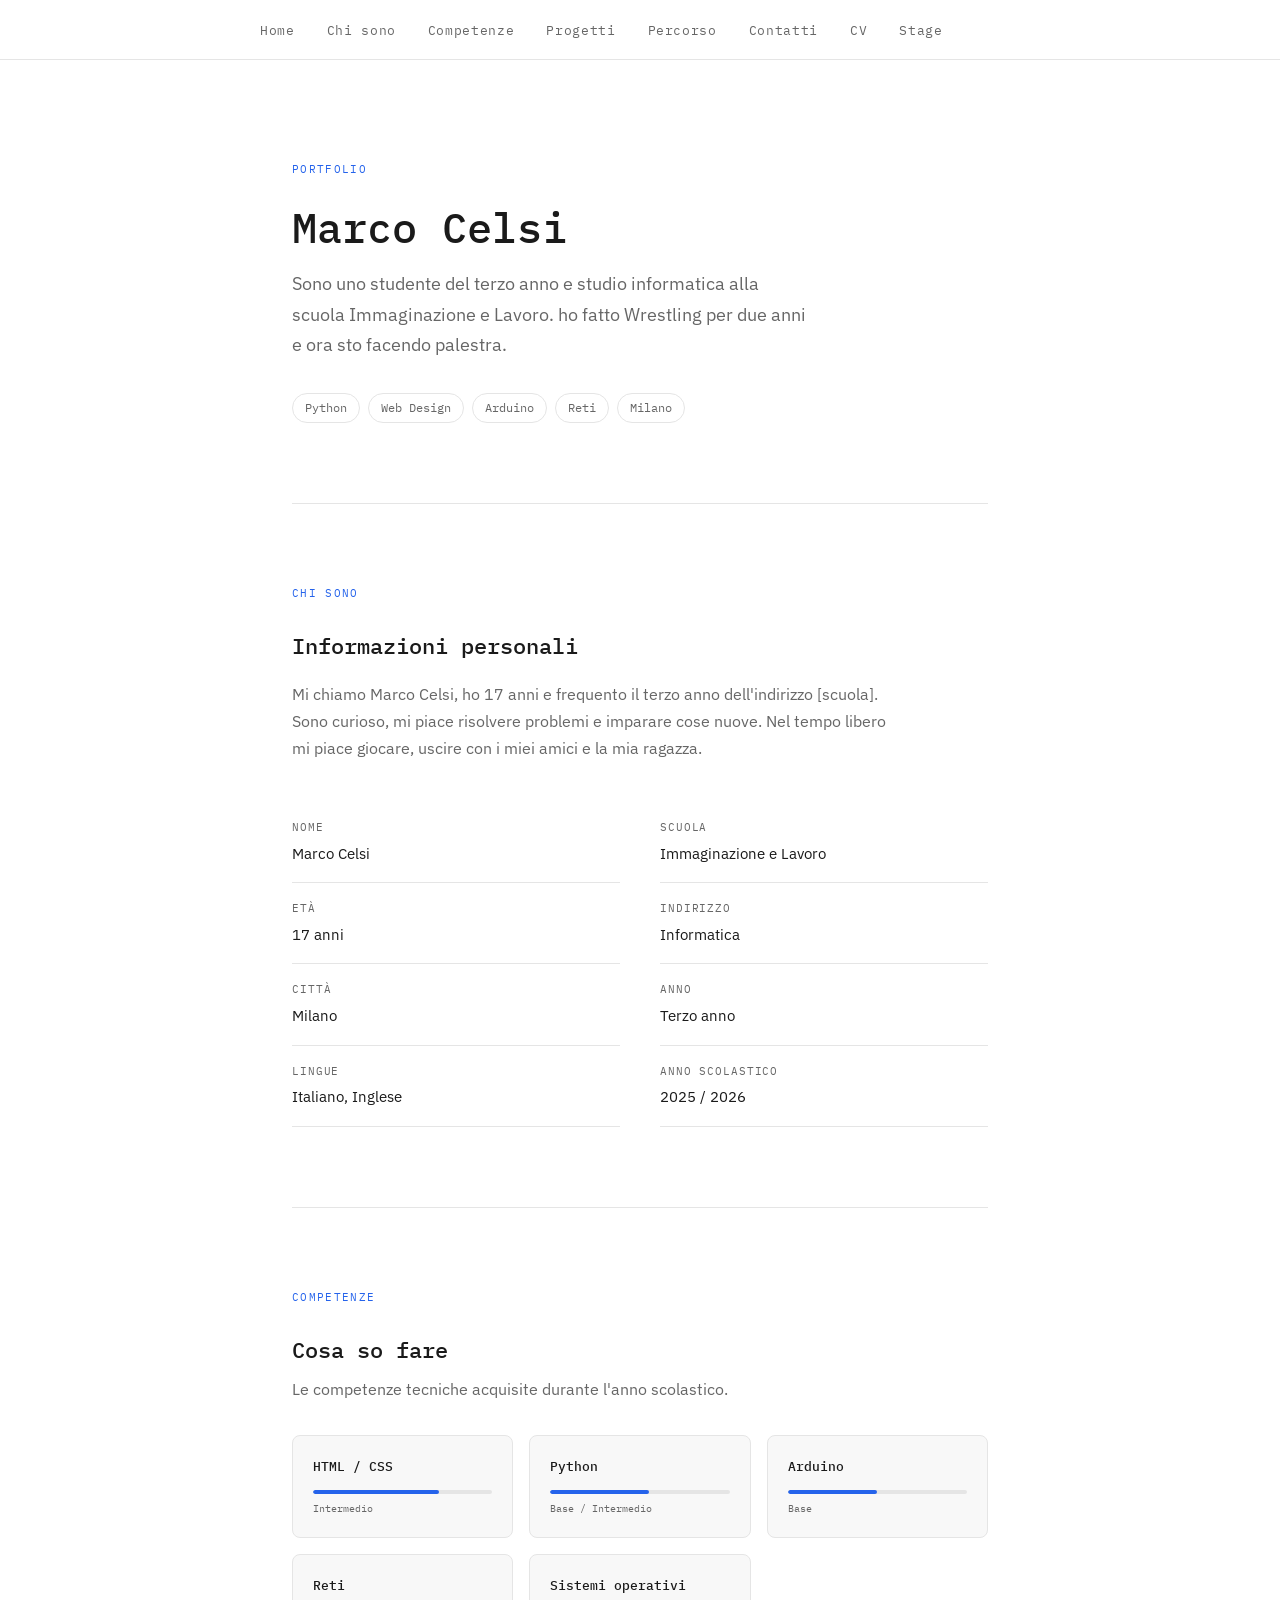
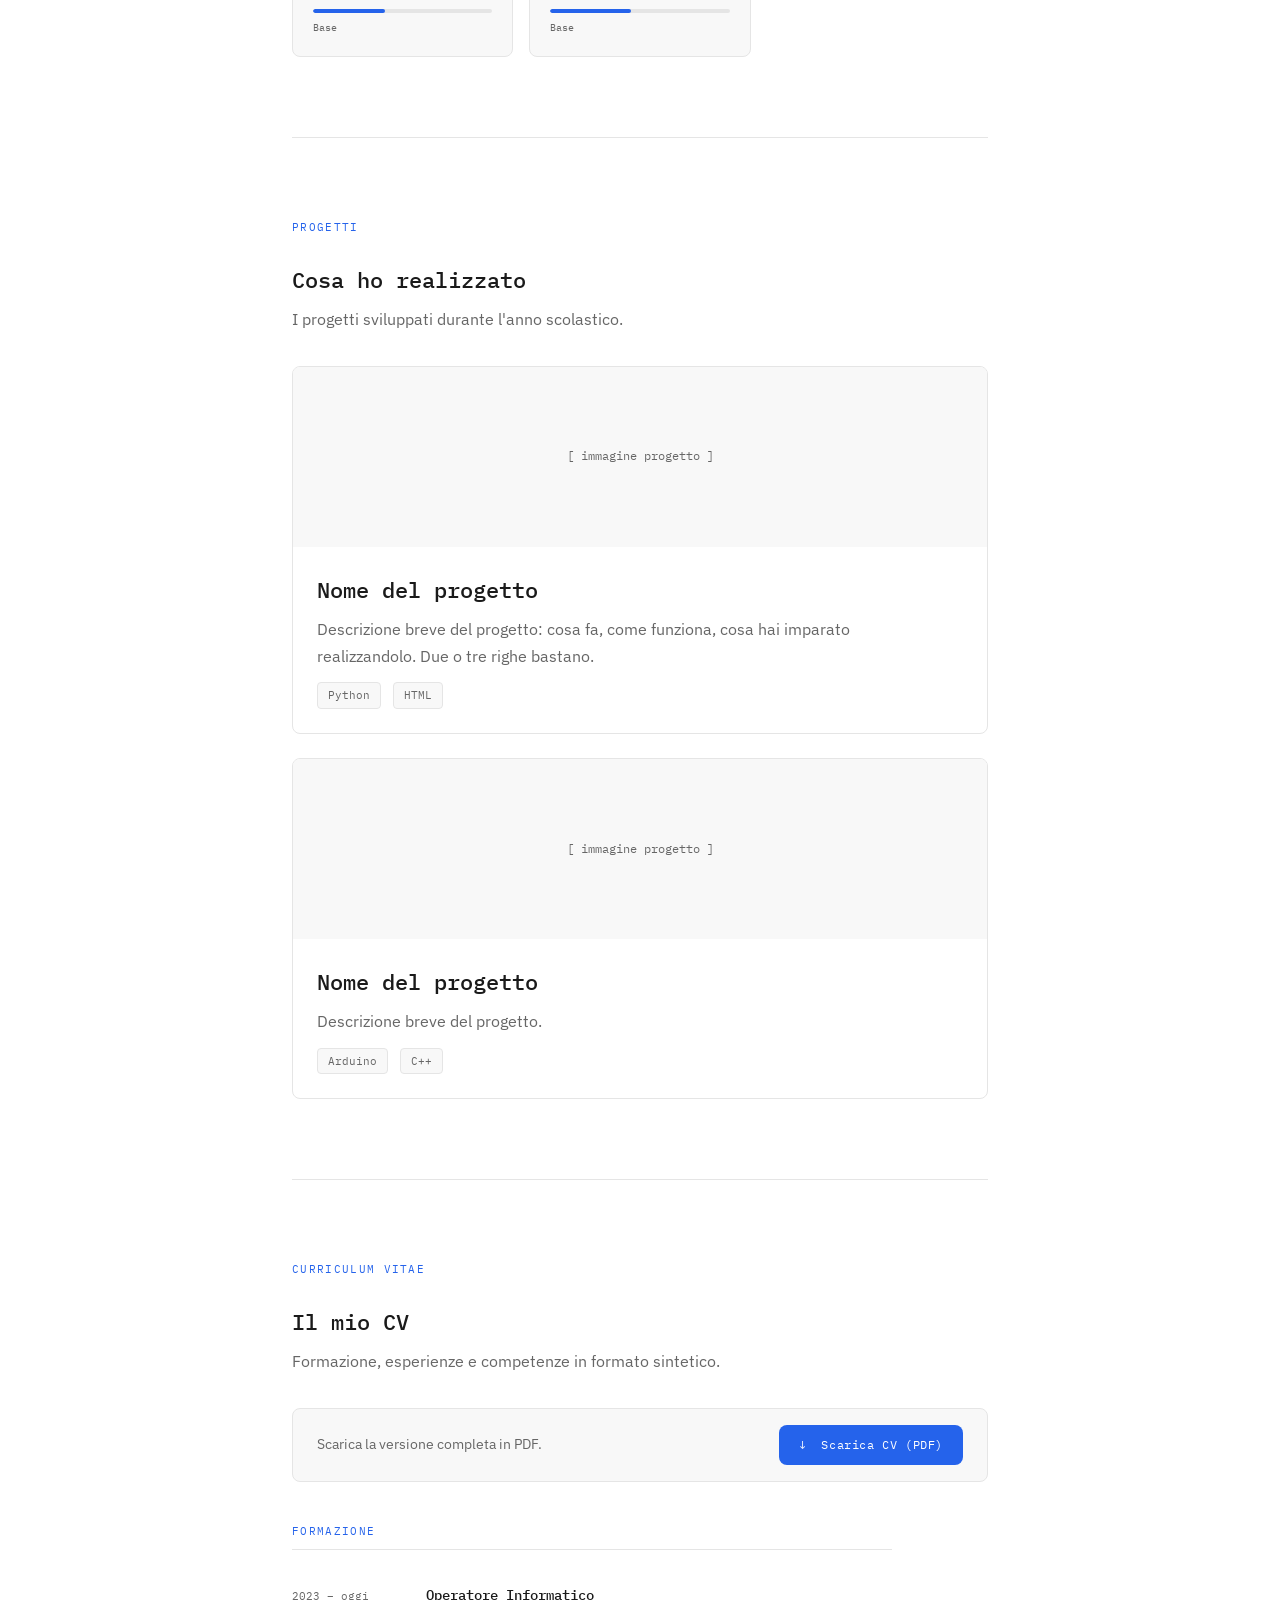
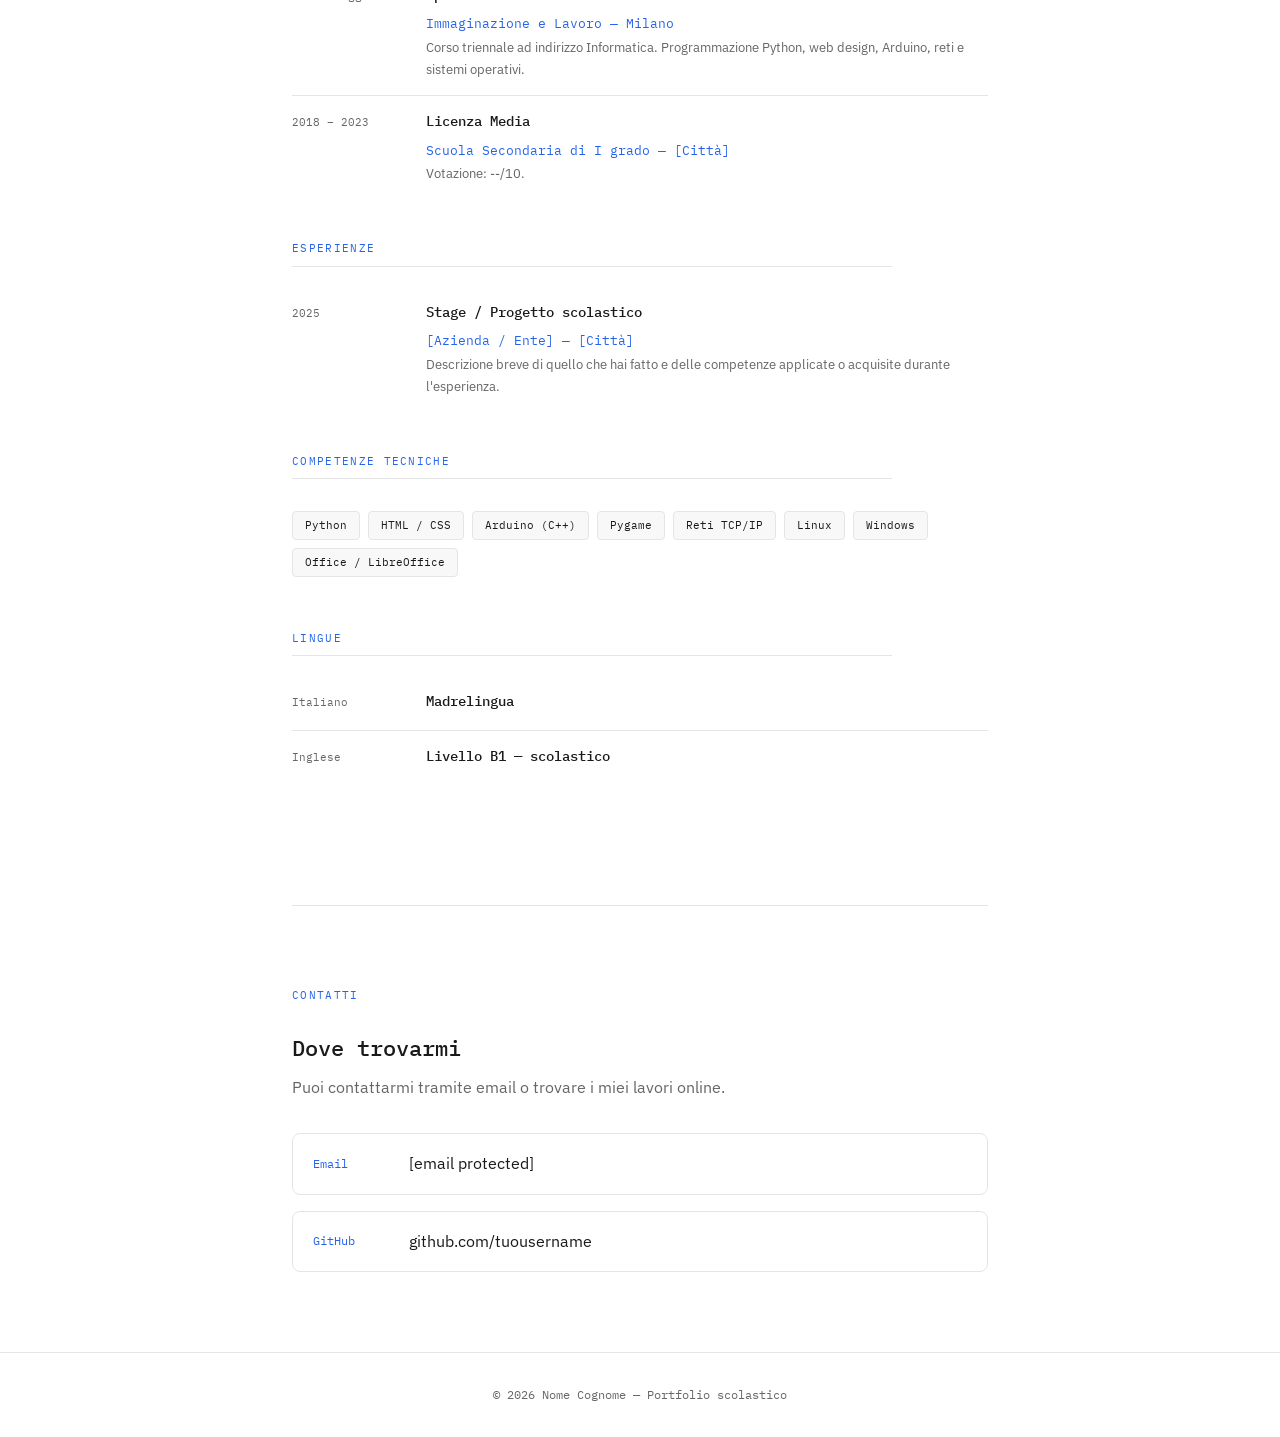
==== commit b0341bb5: "gfft" ====
--- a/index.html
+++ b/index.html
@@ -43,7 +43,7 @@
       <!-- ✏️ MODIFICA: una frase breve su di te -->
       <p class="sottotitolo">
         Sono uno studente del terzo anno e studio informatica alla scuola Immaginazione e Lavoro.
-        ho fatto Wrestling per due anni e ora sto facendo palestra 
+        ho fatto Wrestling per due anni e ora sto facendo palestra.
       </p>
 
       <!-- ✏️ MODIFICA: le parole chiave che ti descrivono -->
@@ -65,10 +65,10 @@
 
       <!-- ✏️ MODIFICA: scrivi qualcosa su di te -->
       <p style="margin-top: 16px;">
-        Mi chiamo Nome Cognome, ho [età] anni e frequento il terzo anno
+        Mi chiamo Marco Celsi, ho 17 anni e frequento il terzo anno
         dell'indirizzo [scuola]. Sono curioso,
         mi piace risolvere problemi e imparare cose nuove.
-        Nel tempo libero [scrivi qualcosa sui tuoi interessi].
+        Nel tempo libero mi piace giocare, uscire con i miei amici e la mia ragazza.
       </p>
 
       <div class="griglia-2col" style="margin-top: 40px;">
@@ -80,11 +80,11 @@
           </div>
           <div class="info-riga">
             <span>Età</span>
-            <span>-- anni</span>
+            <span>17 anni</span>
           </div>
           <div class="info-riga">
             <span>Città</span>
-            <span>--</span>
+            <span>Milano</span>
           </div>
           <div class="info-riga">
             <span>Lingue</span>
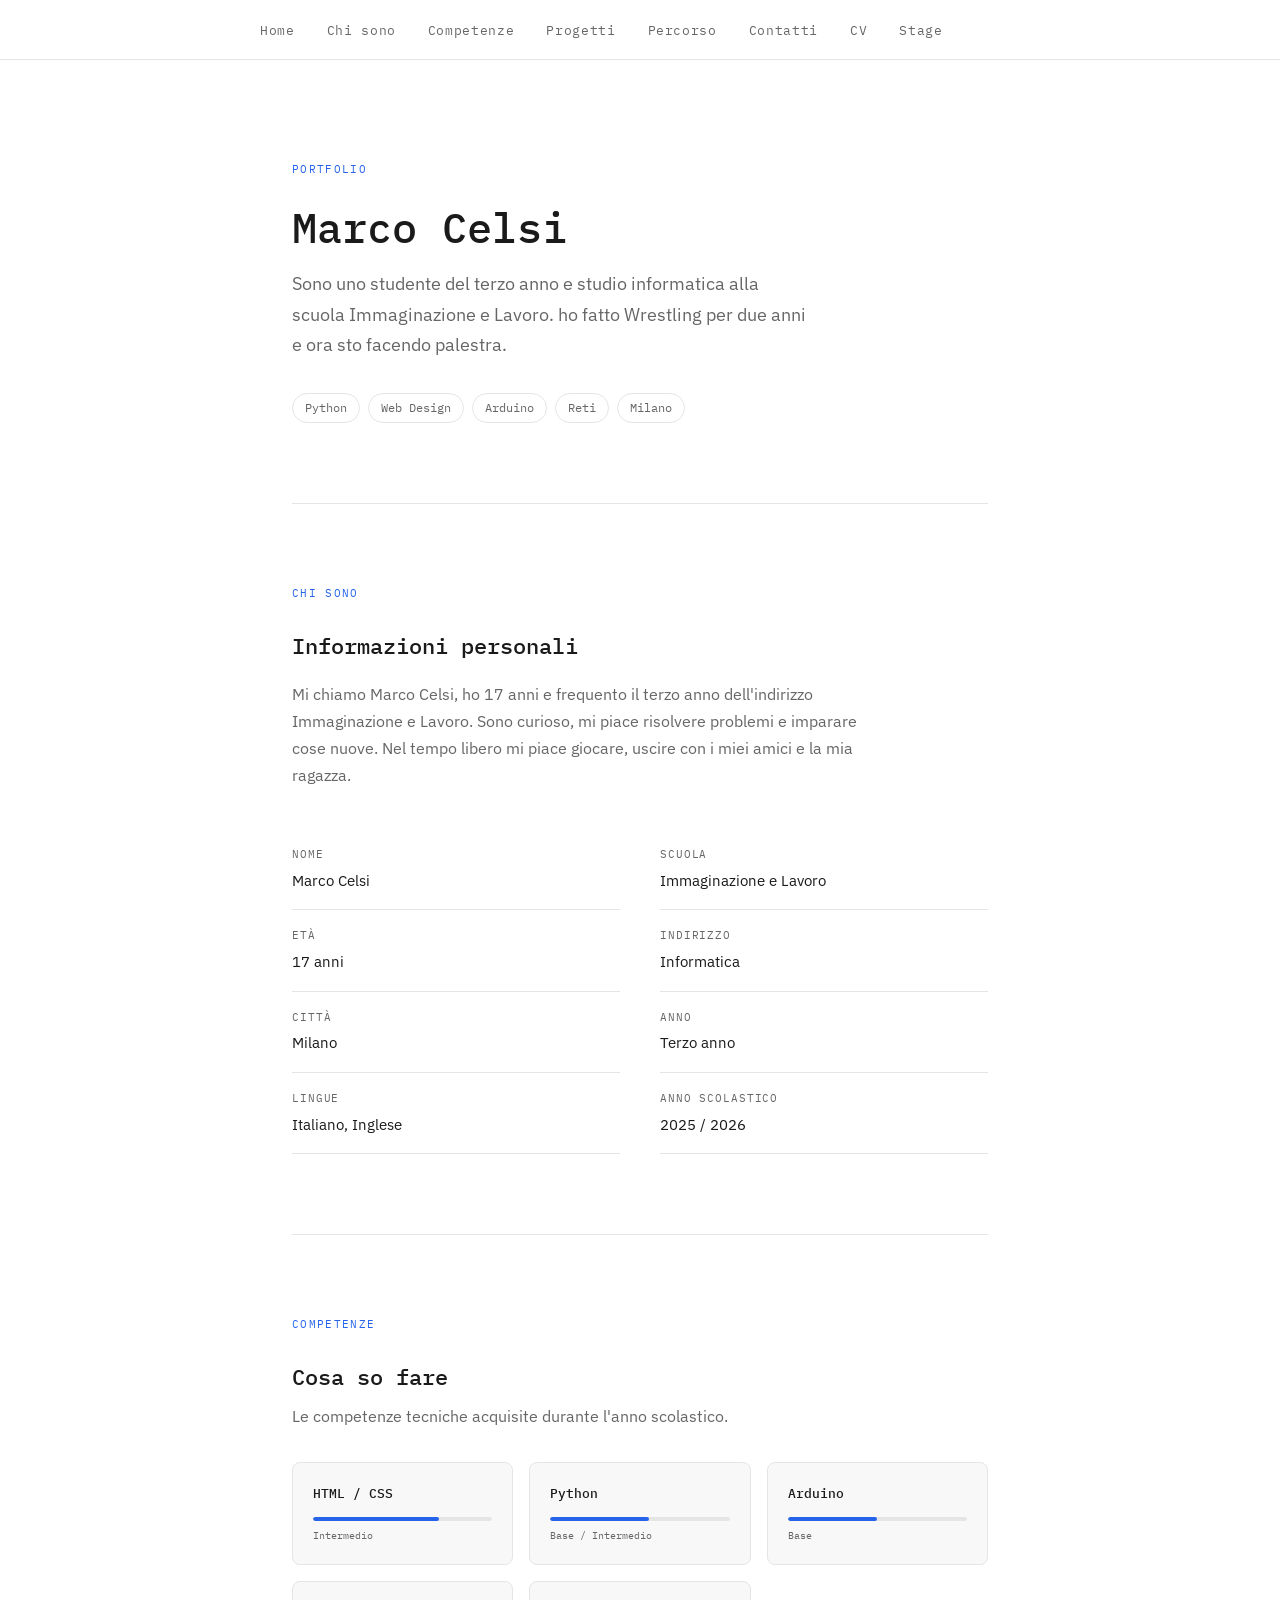
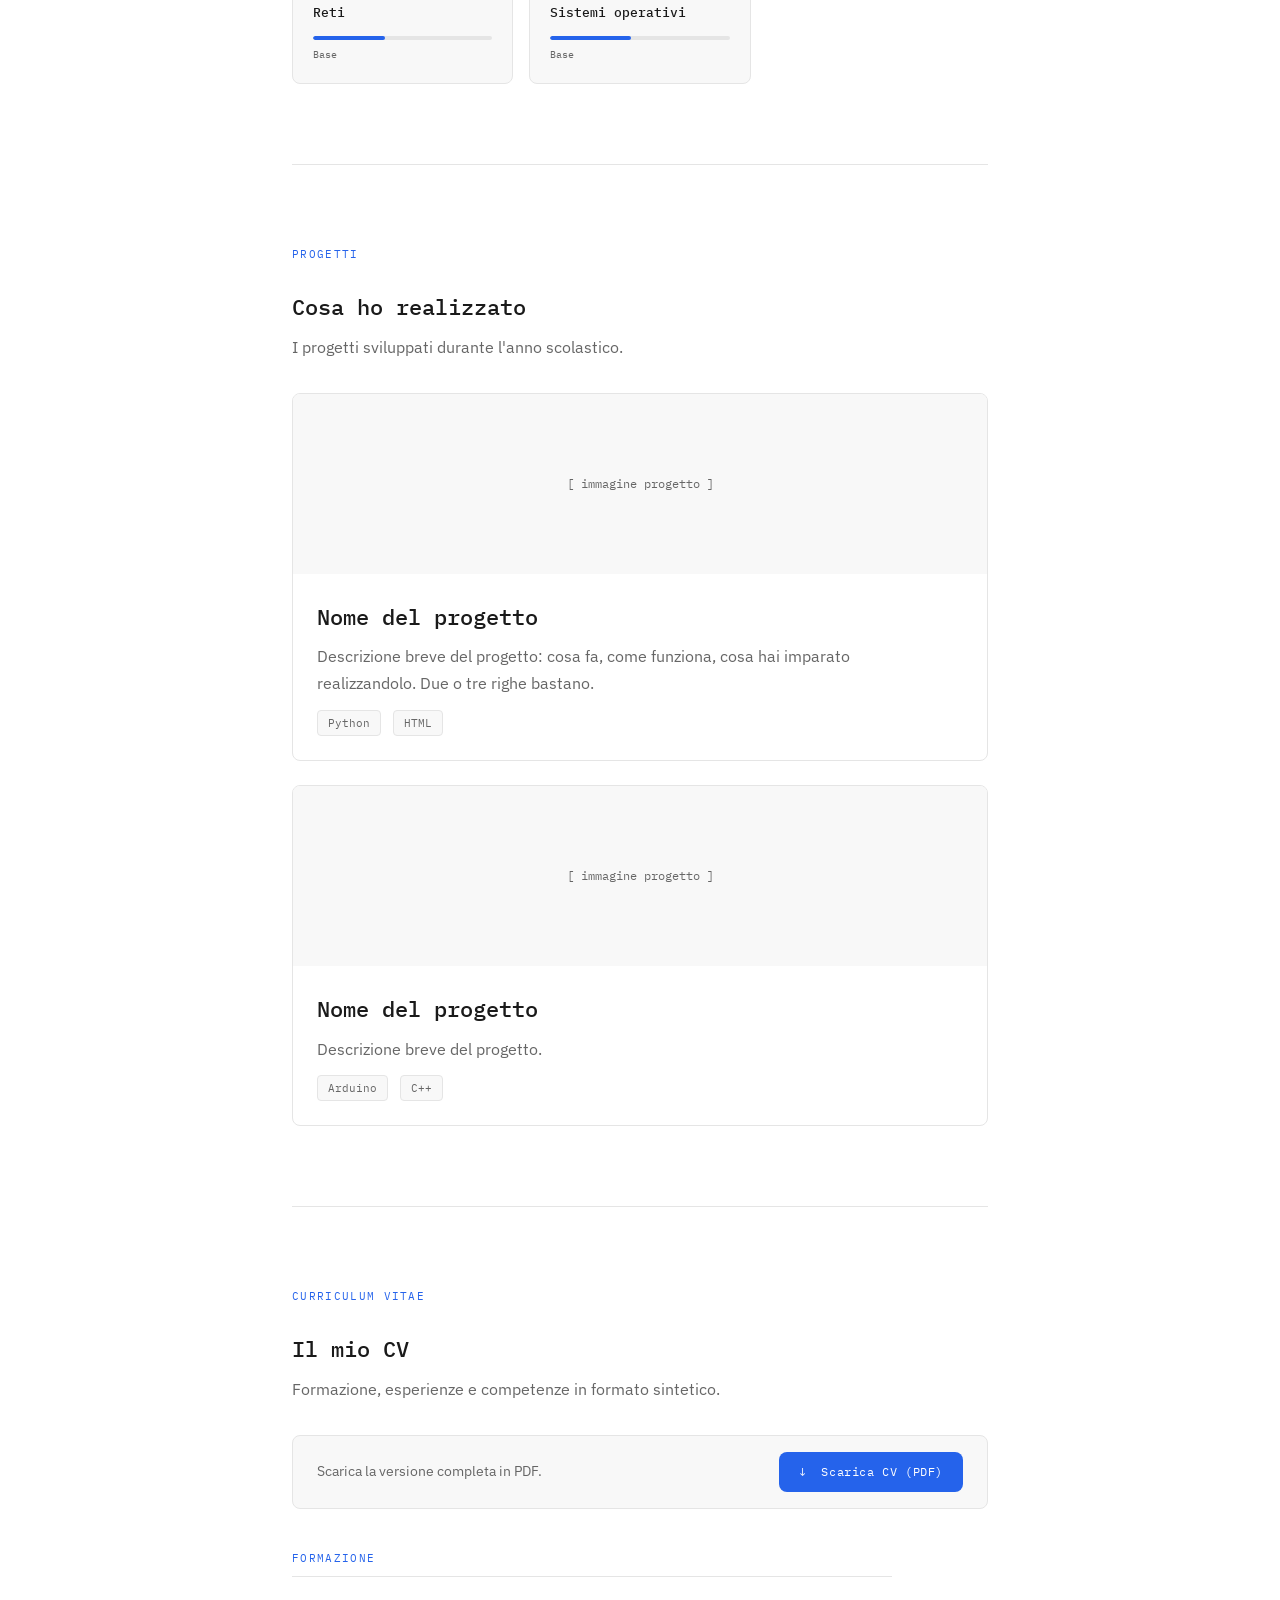
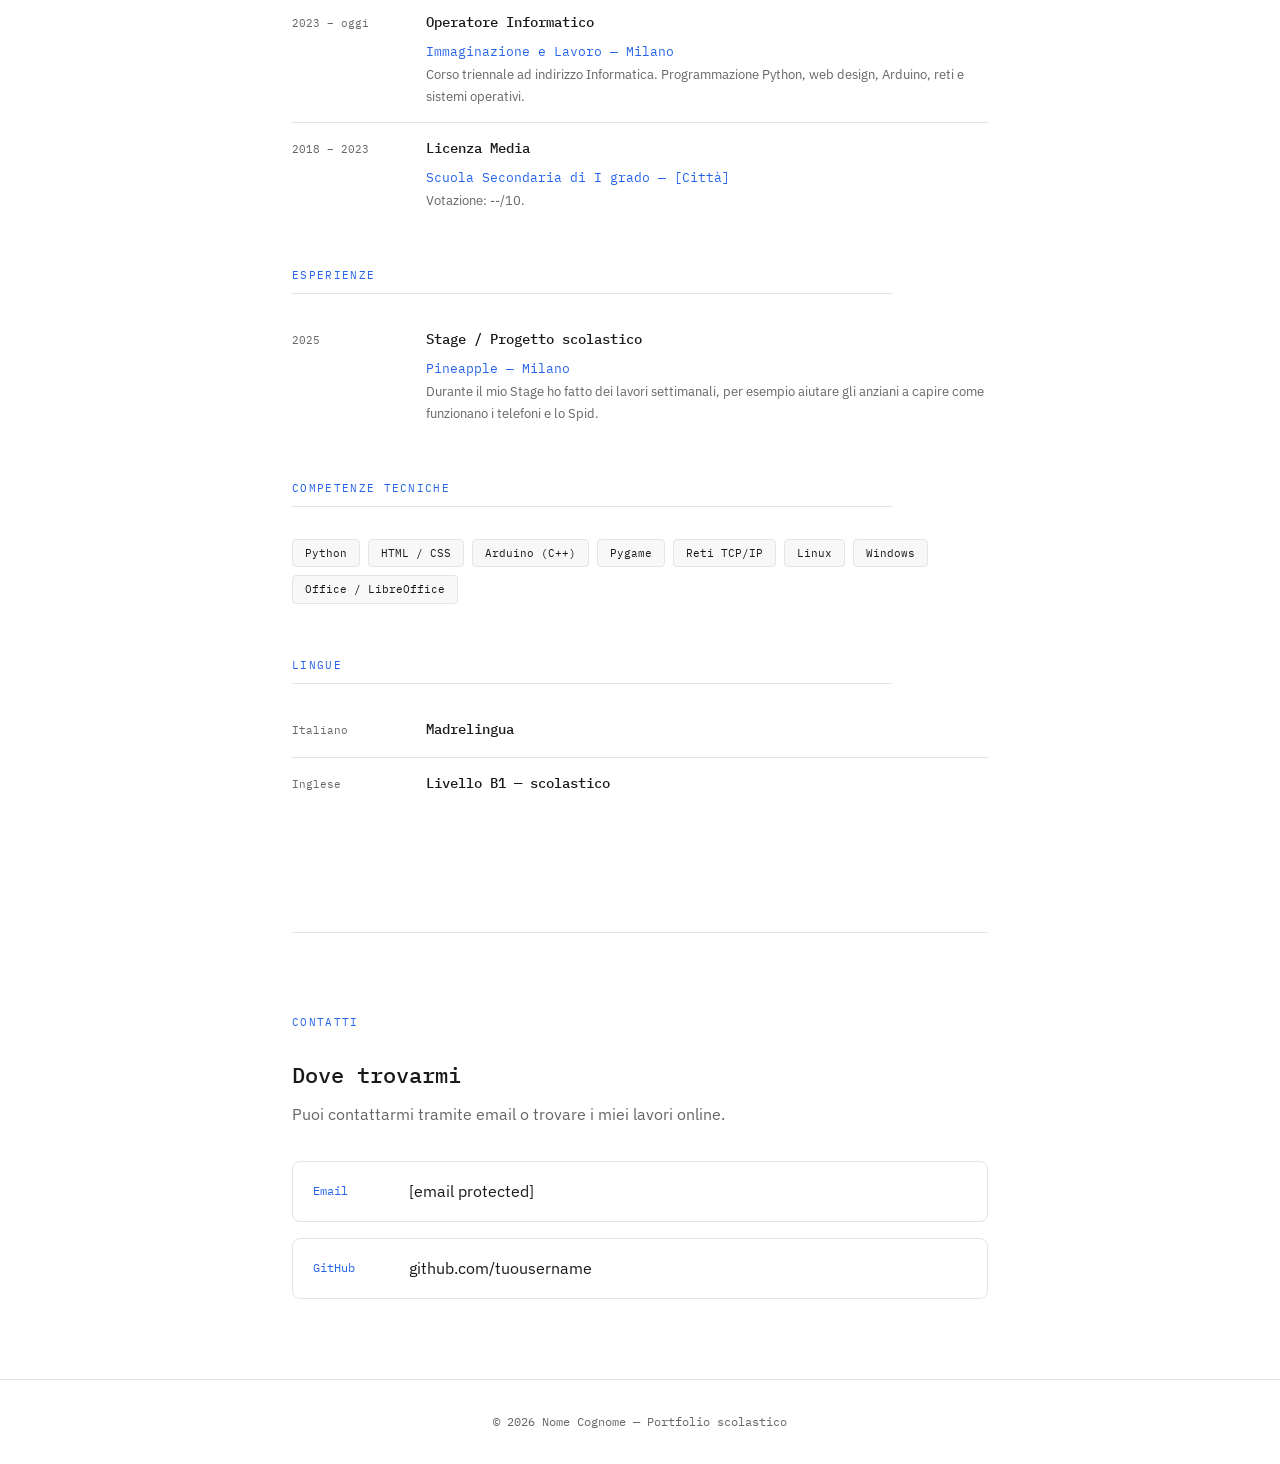
==== commit 01418e4c: "kygigy" ====
--- a/index.html
+++ b/index.html
@@ -66,7 +66,7 @@
       <!-- ✏️ MODIFICA: scrivi qualcosa su di te -->
       <p style="margin-top: 16px;">
         Mi chiamo Marco Celsi, ho 17 anni e frequento il terzo anno
-        dell'indirizzo [scuola]. Sono curioso,
+        dell'indirizzo Immaginazione e Lavoro. Sono curioso,
         mi piace risolvere problemi e imparare cose nuove.
         Nel tempo libero mi piace giocare, uscire con i miei amici e la mia ragazza.
       </p>
@@ -283,9 +283,9 @@
           <div class="cv-contenuto">
             <h3>Stage / Progetto scolastico</h3>
             <!-- ✏️ MODIFICA: azienda o contesto -->
-            <span class="cv-luogo">[Azienda / Ente] — [Città]</span>
-            <p>Descrizione breve di quello che hai fatto e delle competenze
-               applicate o acquisite durante l'esperienza.</p>
+            <span class="cv-luogo">Pineapple — Milano</span>
+            <p>Durante il mio Stage ho fatto dei lavori settimanali,
+              per esempio aiutare gli anziani a capire come funzionano i telefoni e lo Spid.</p>
           </div>
         </div>
 
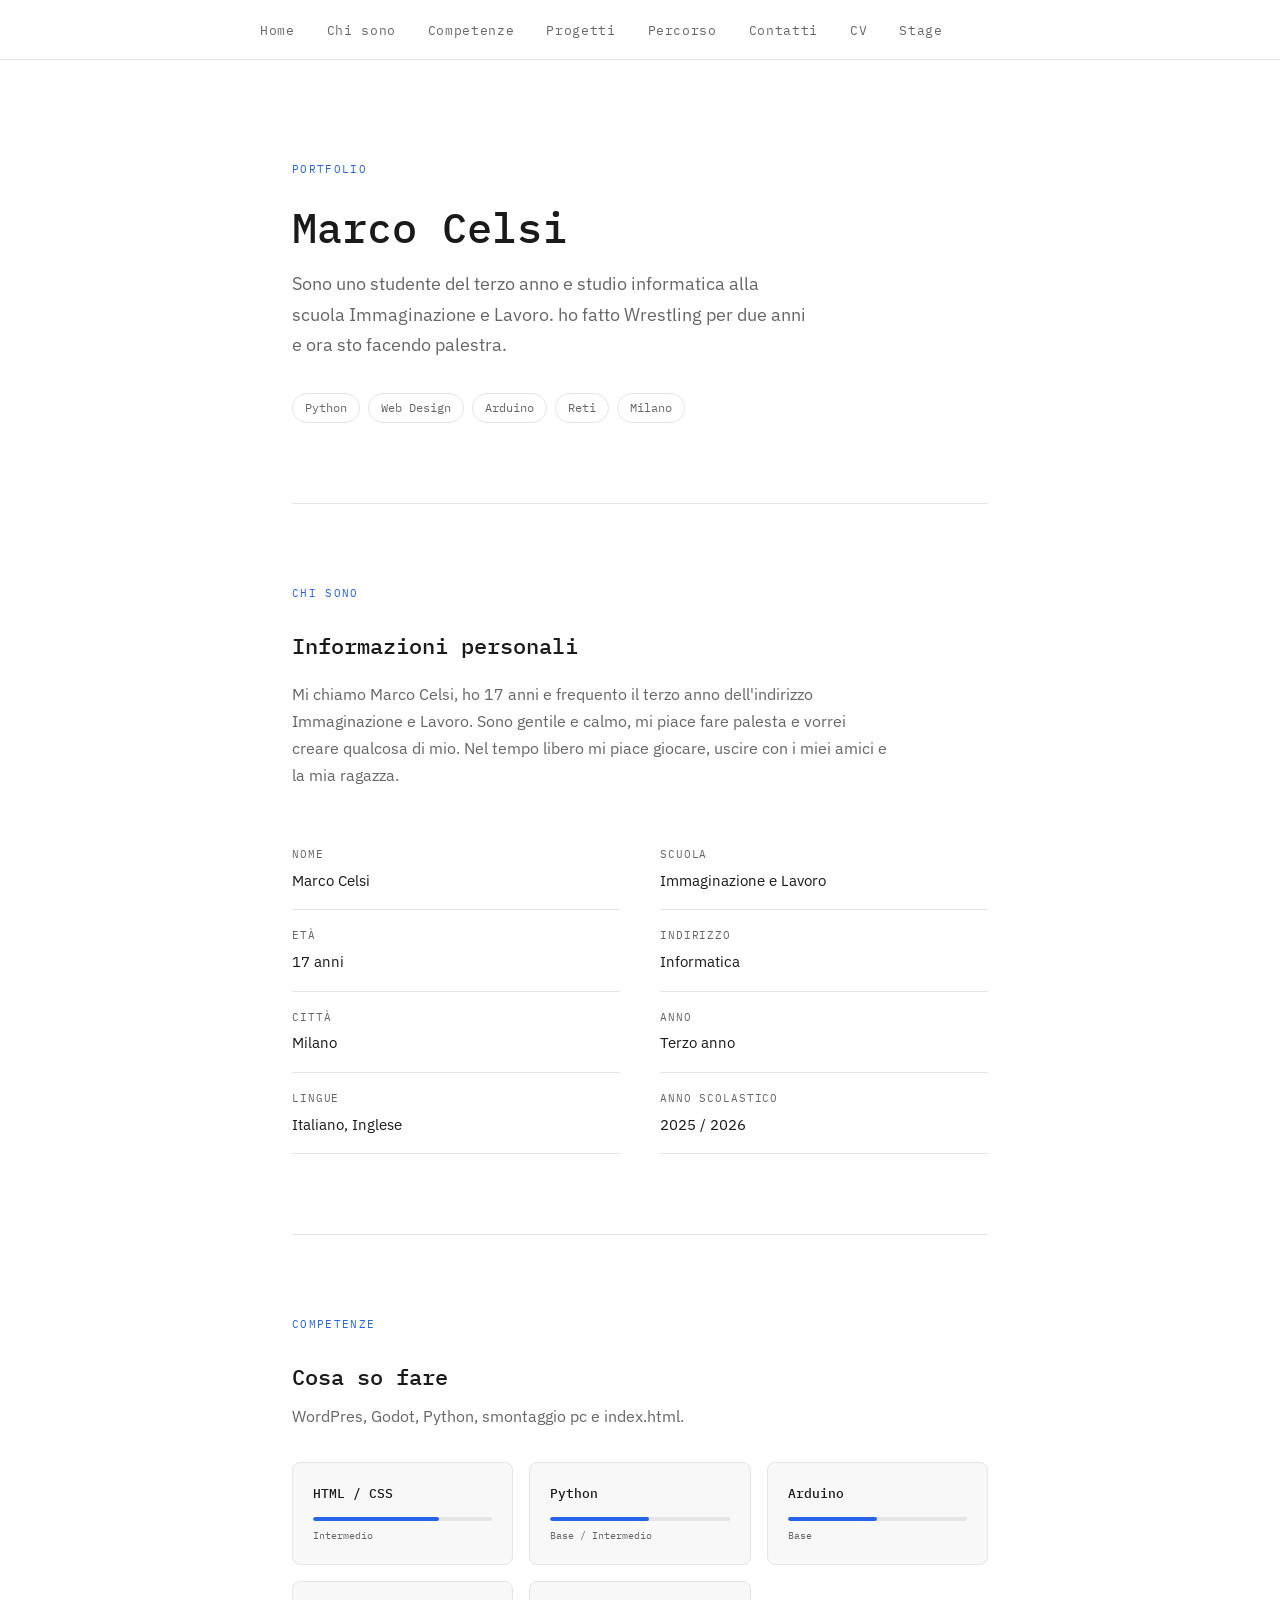
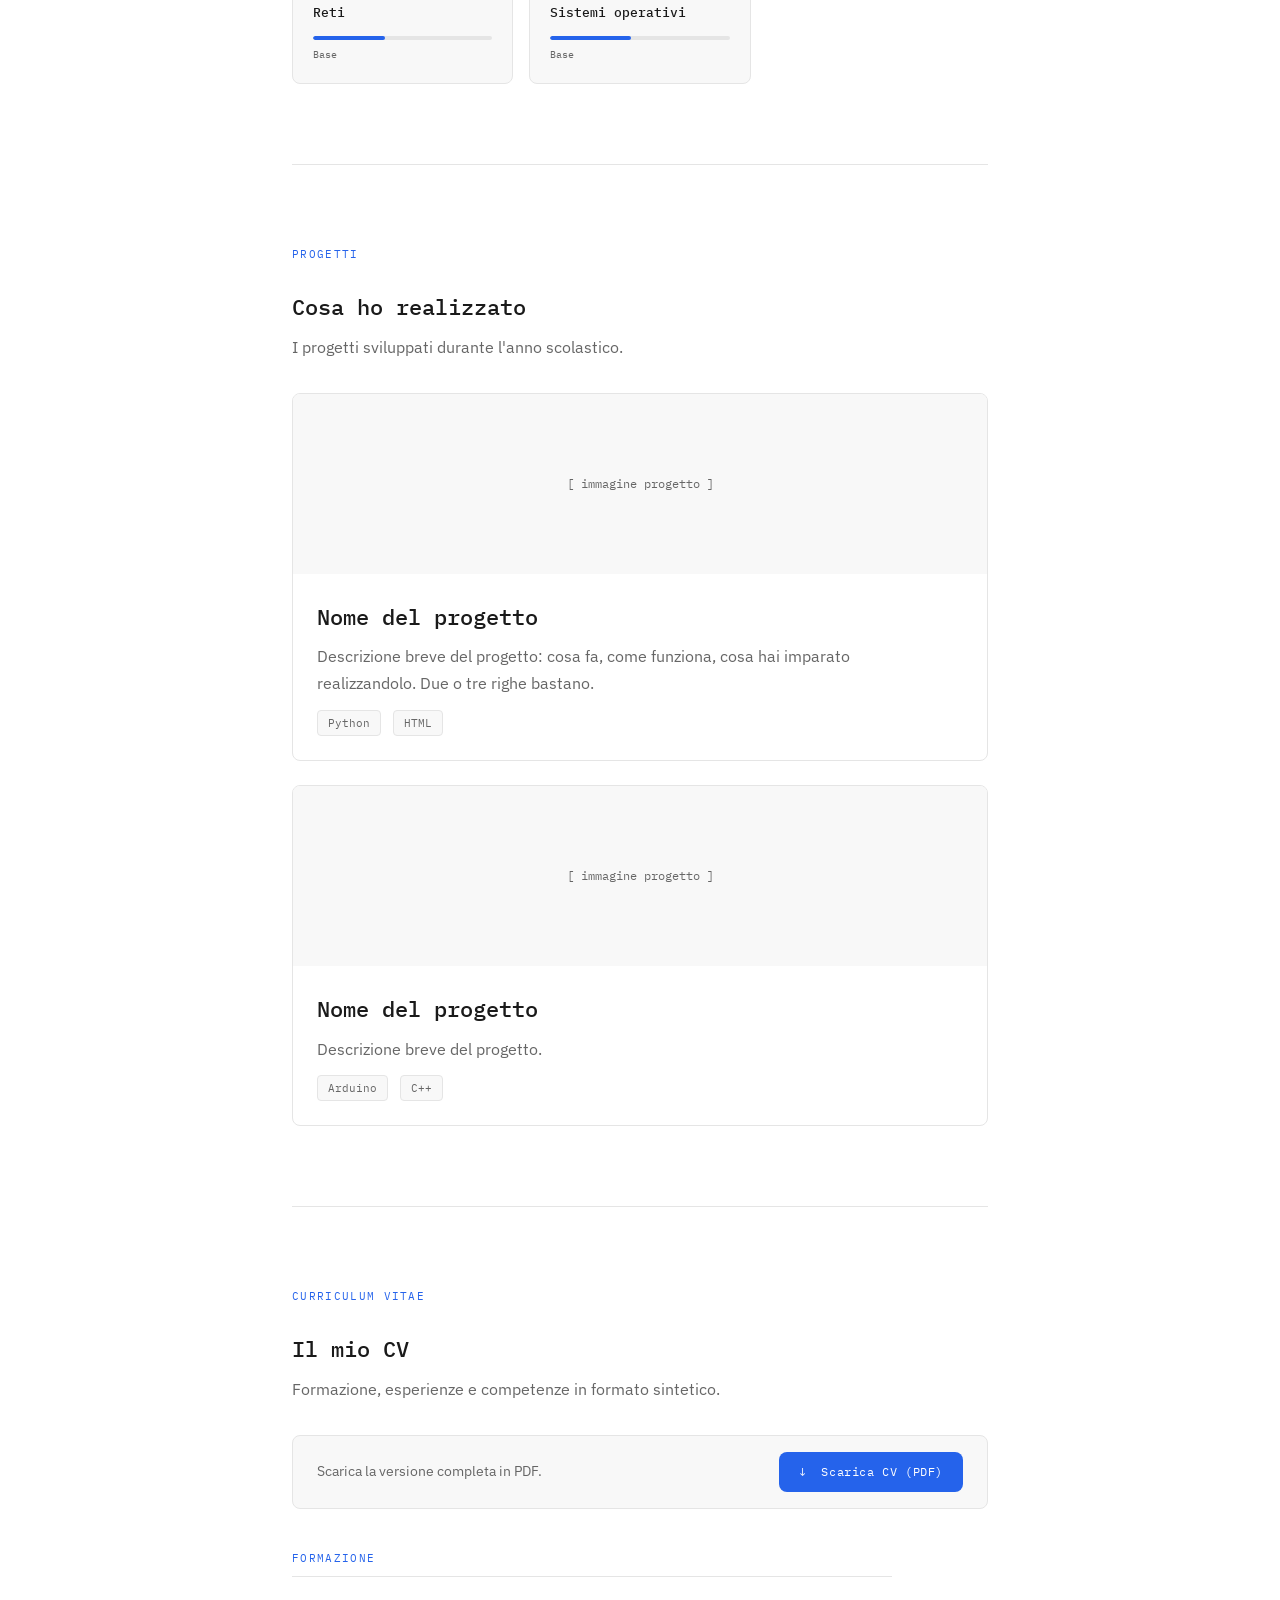
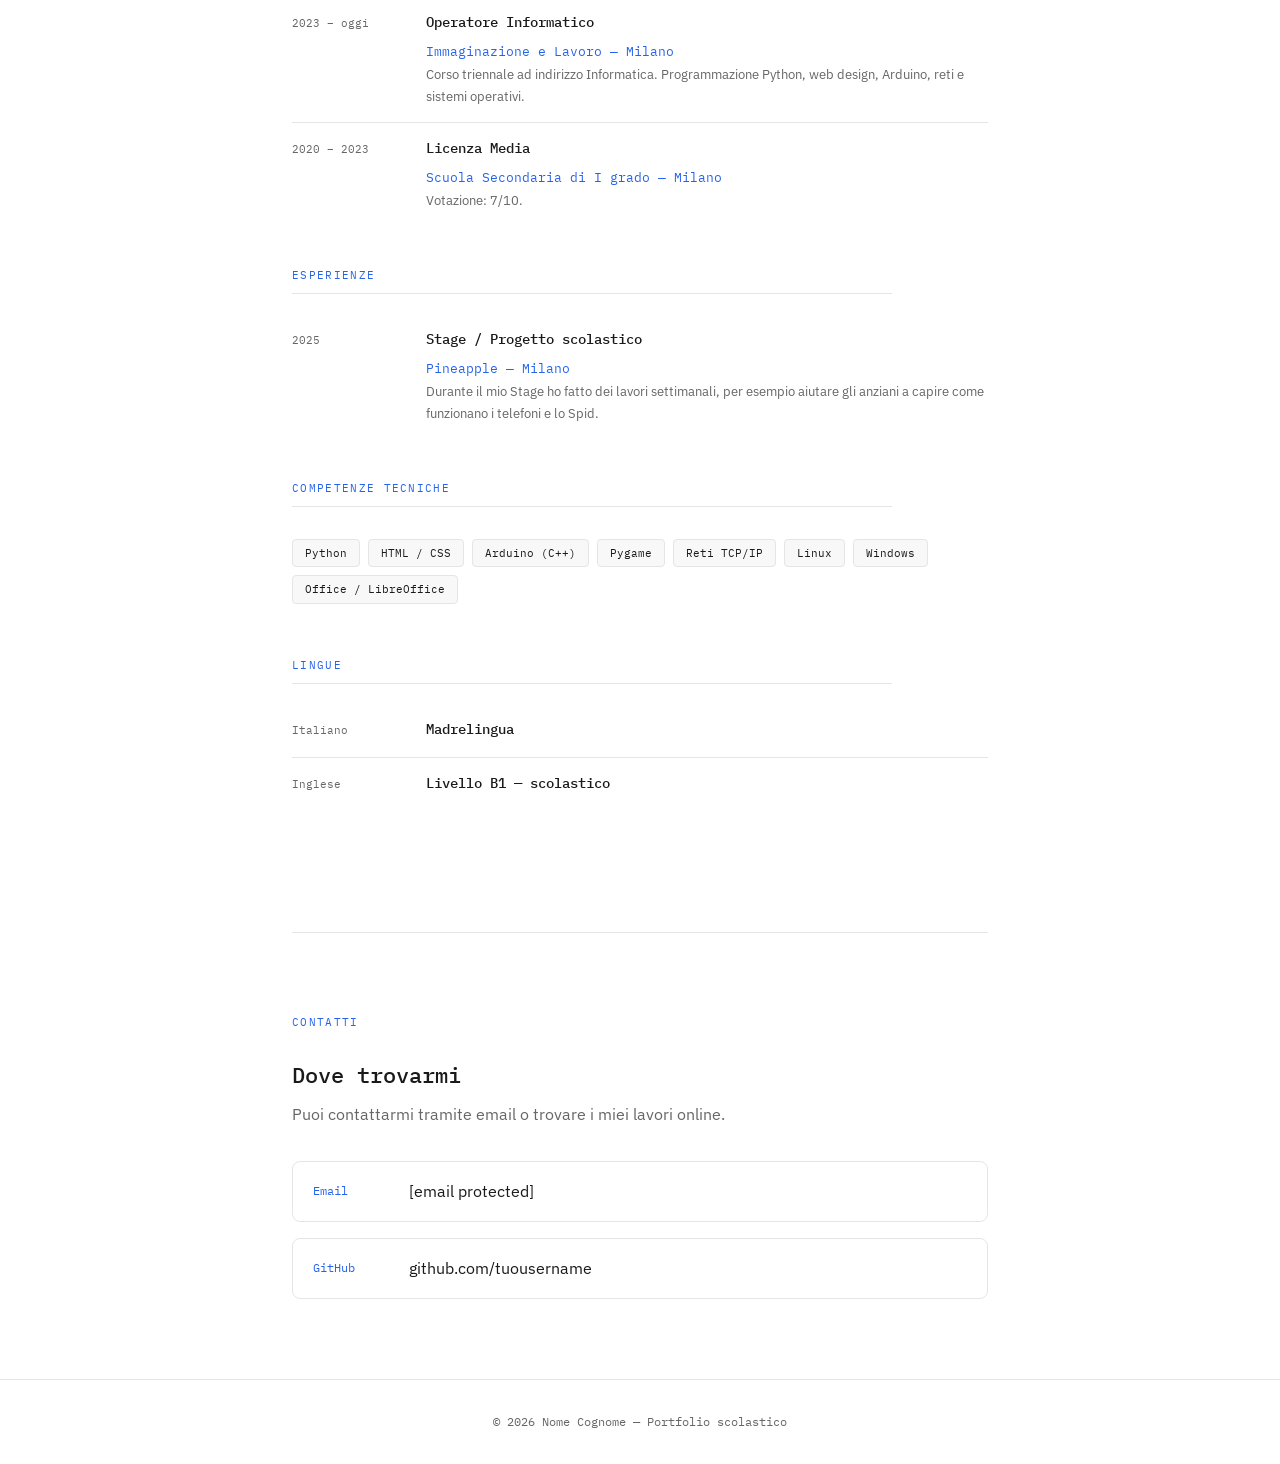
==== commit 3547c13d: "fawrfar 4r" ====
--- a/index.html
+++ b/index.html
@@ -66,8 +66,8 @@
       <!-- ✏️ MODIFICA: scrivi qualcosa su di te -->
       <p style="margin-top: 16px;">
         Mi chiamo Marco Celsi, ho 17 anni e frequento il terzo anno
-        dell'indirizzo Immaginazione e Lavoro. Sono curioso,
-        mi piace risolvere problemi e imparare cose nuove.
+        dell'indirizzo Immaginazione e Lavoro. Sono gentile e calmo,
+        mi piace fare palesta e vorrei creare qualcosa di mio.
         Nel tempo libero mi piace giocare, uscire con i miei amici e la mia ragazza.
       </p>
 
@@ -119,7 +119,7 @@
       <p class="etichetta">Competenze</p>
       <h2>Cosa so fare</h2>
       <p style="margin-top: 8px;">
-        Le competenze tecniche acquisite durante l'anno scolastico.
+        WordPres, Godot, Python, smontaggio pc e index.html. 
       </p>
 
       <!-- ✏️ MODIFICA: le tue competenze e il livello (da 0% a 100%) -->
@@ -261,12 +261,12 @@
         </div>
 
         <div class="cv-riga">
-          <span class="cv-periodo">2018 – 2023</span>
+          <span class="cv-periodo">2020 – 2023</span>
           <div class="cv-contenuto">
             <h3>Licenza Media</h3>
             <!-- ✏️ MODIFICA: la tua scuola media -->
-            <span class="cv-luogo">Scuola Secondaria di I grado — [Città]</span>
-            <p>Votazione: --/10.</p>
+            <span class="cv-luogo">Scuola Secondaria di I grado — Milano</span>
+            <p>Votazione: 7/10.</p>
           </div>
         </div>
 
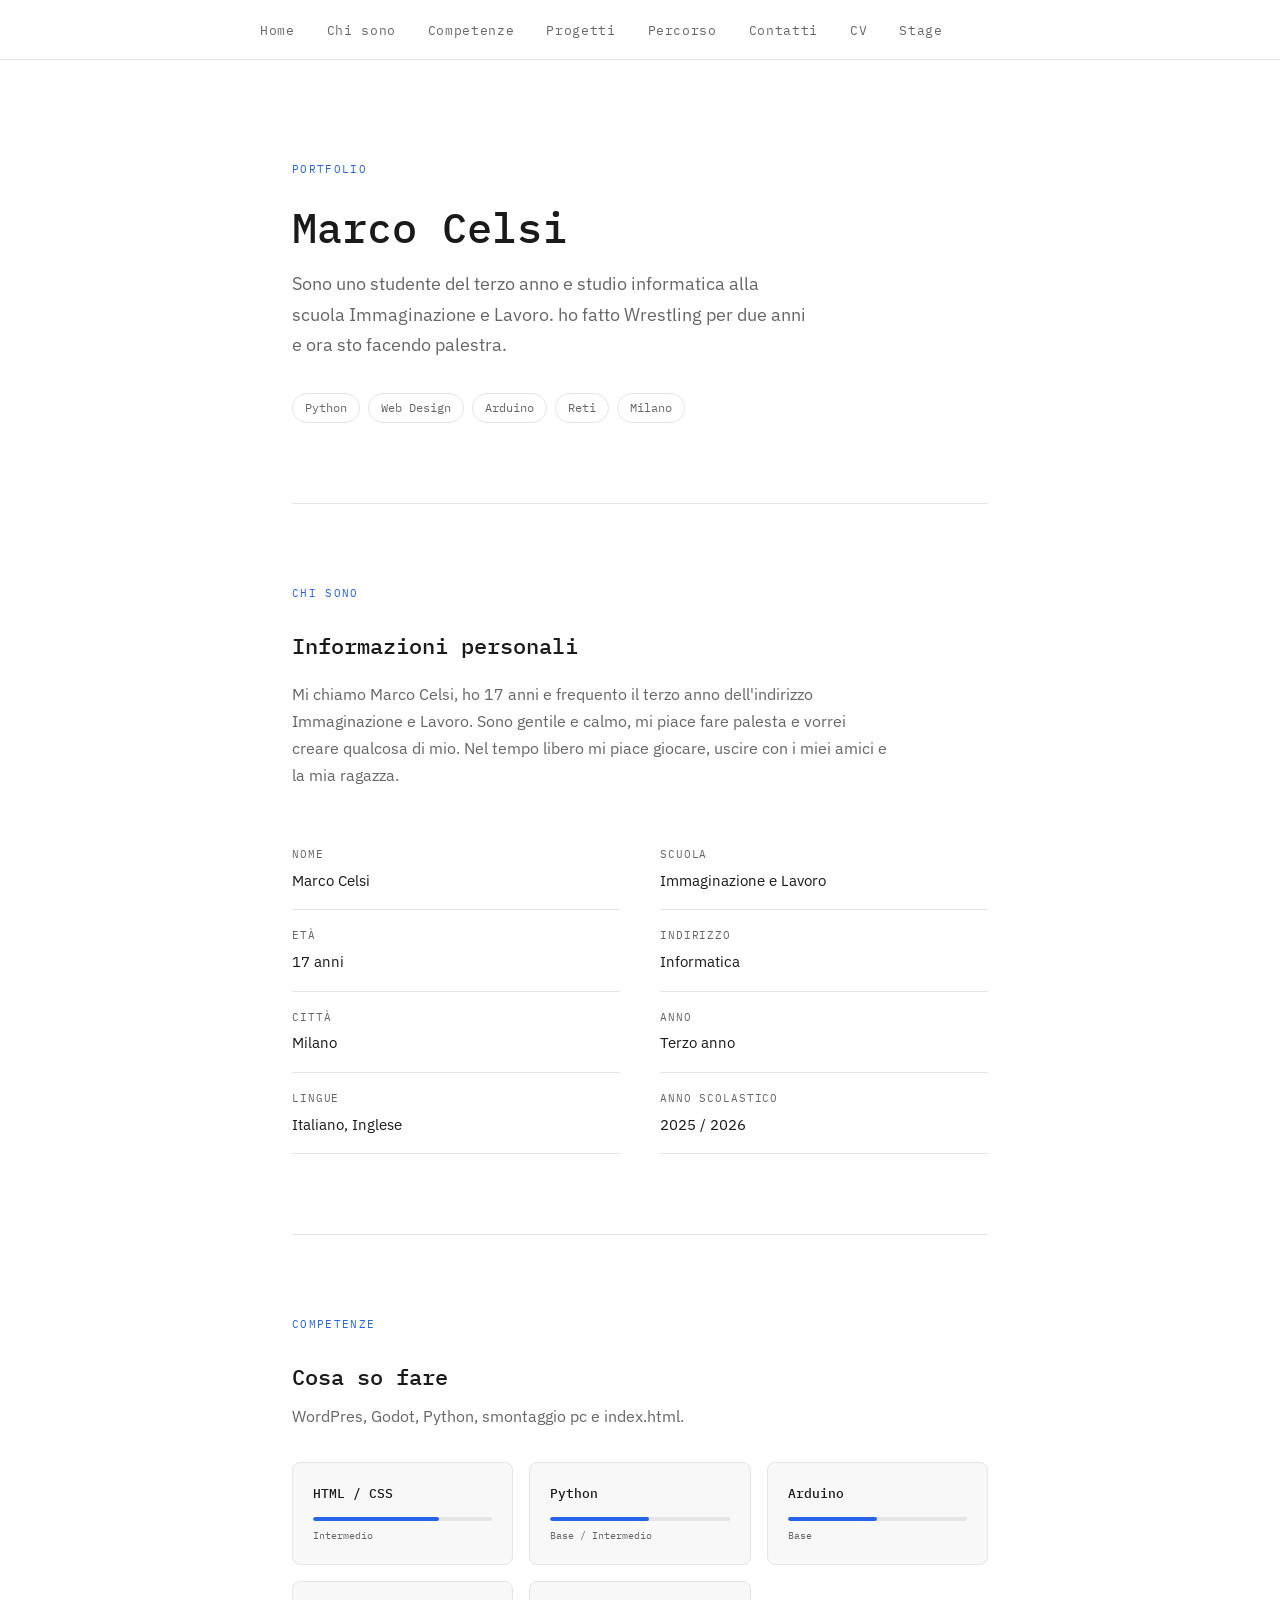
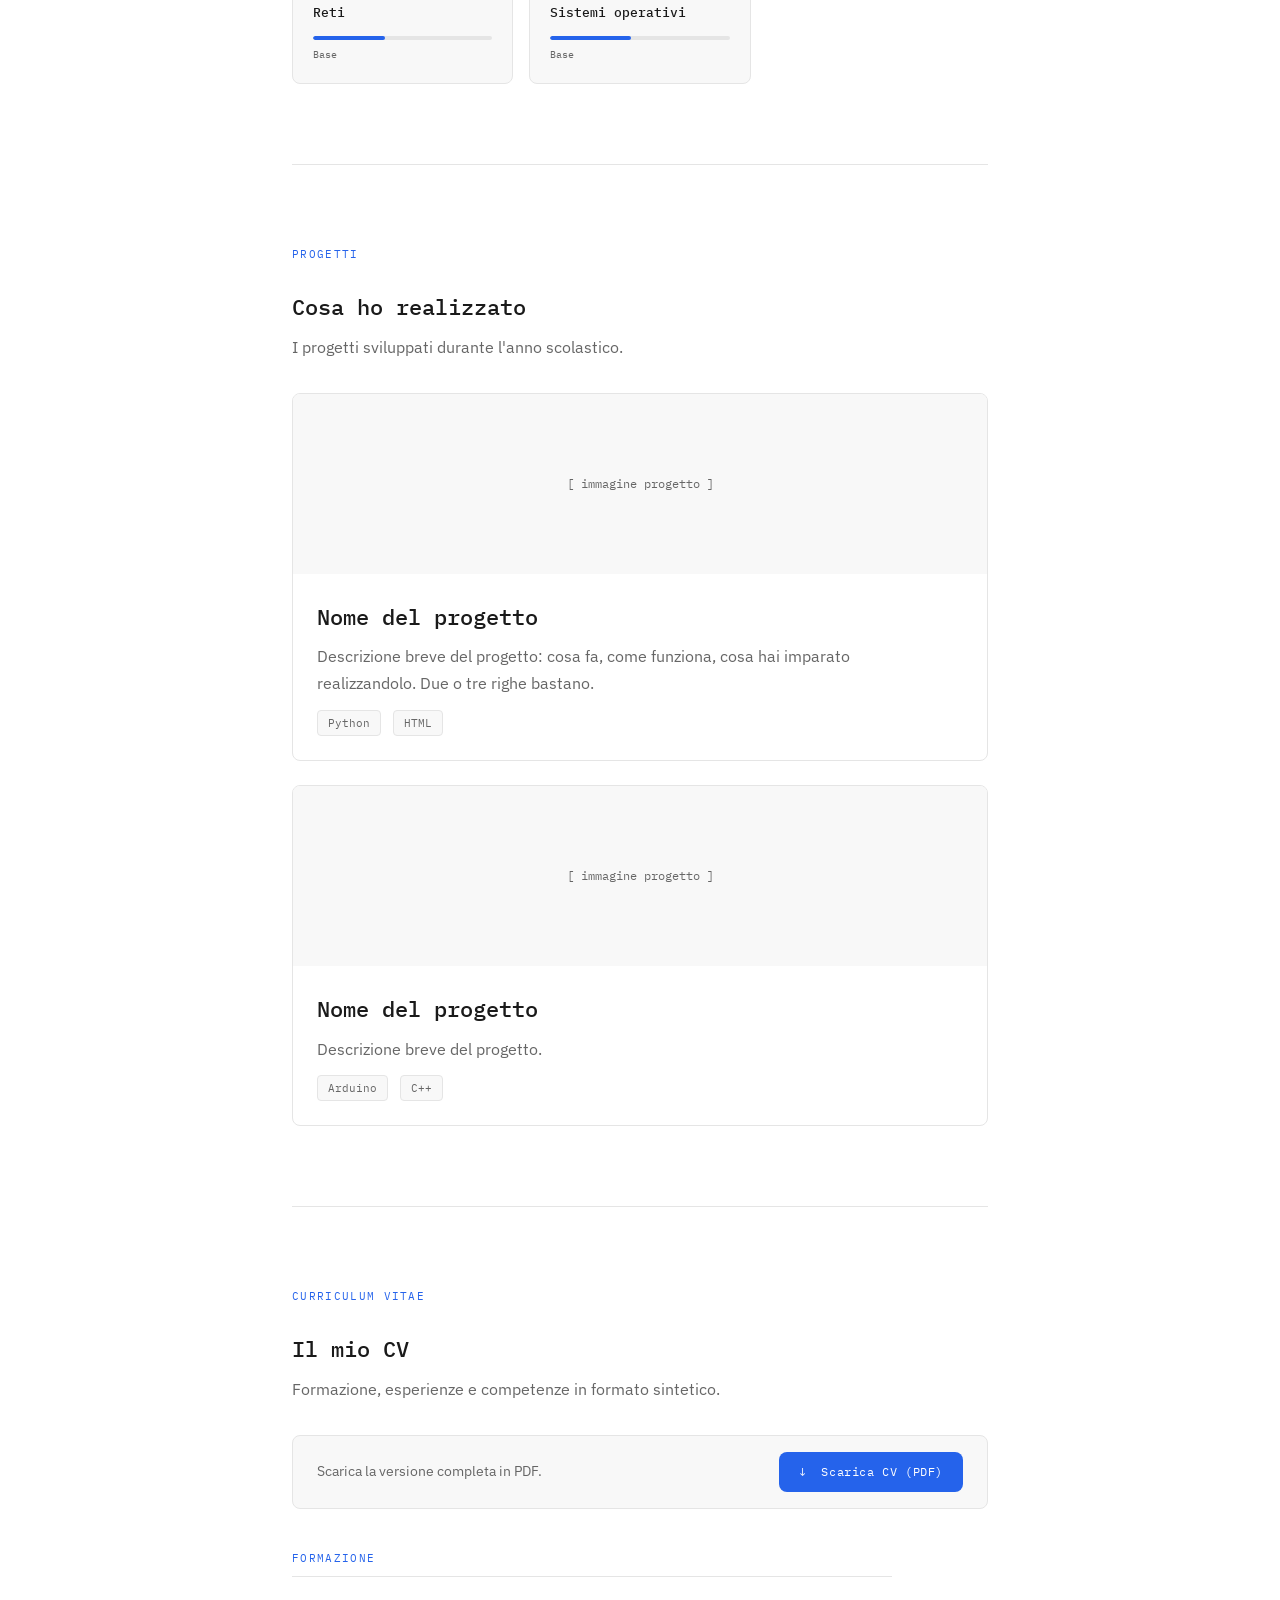
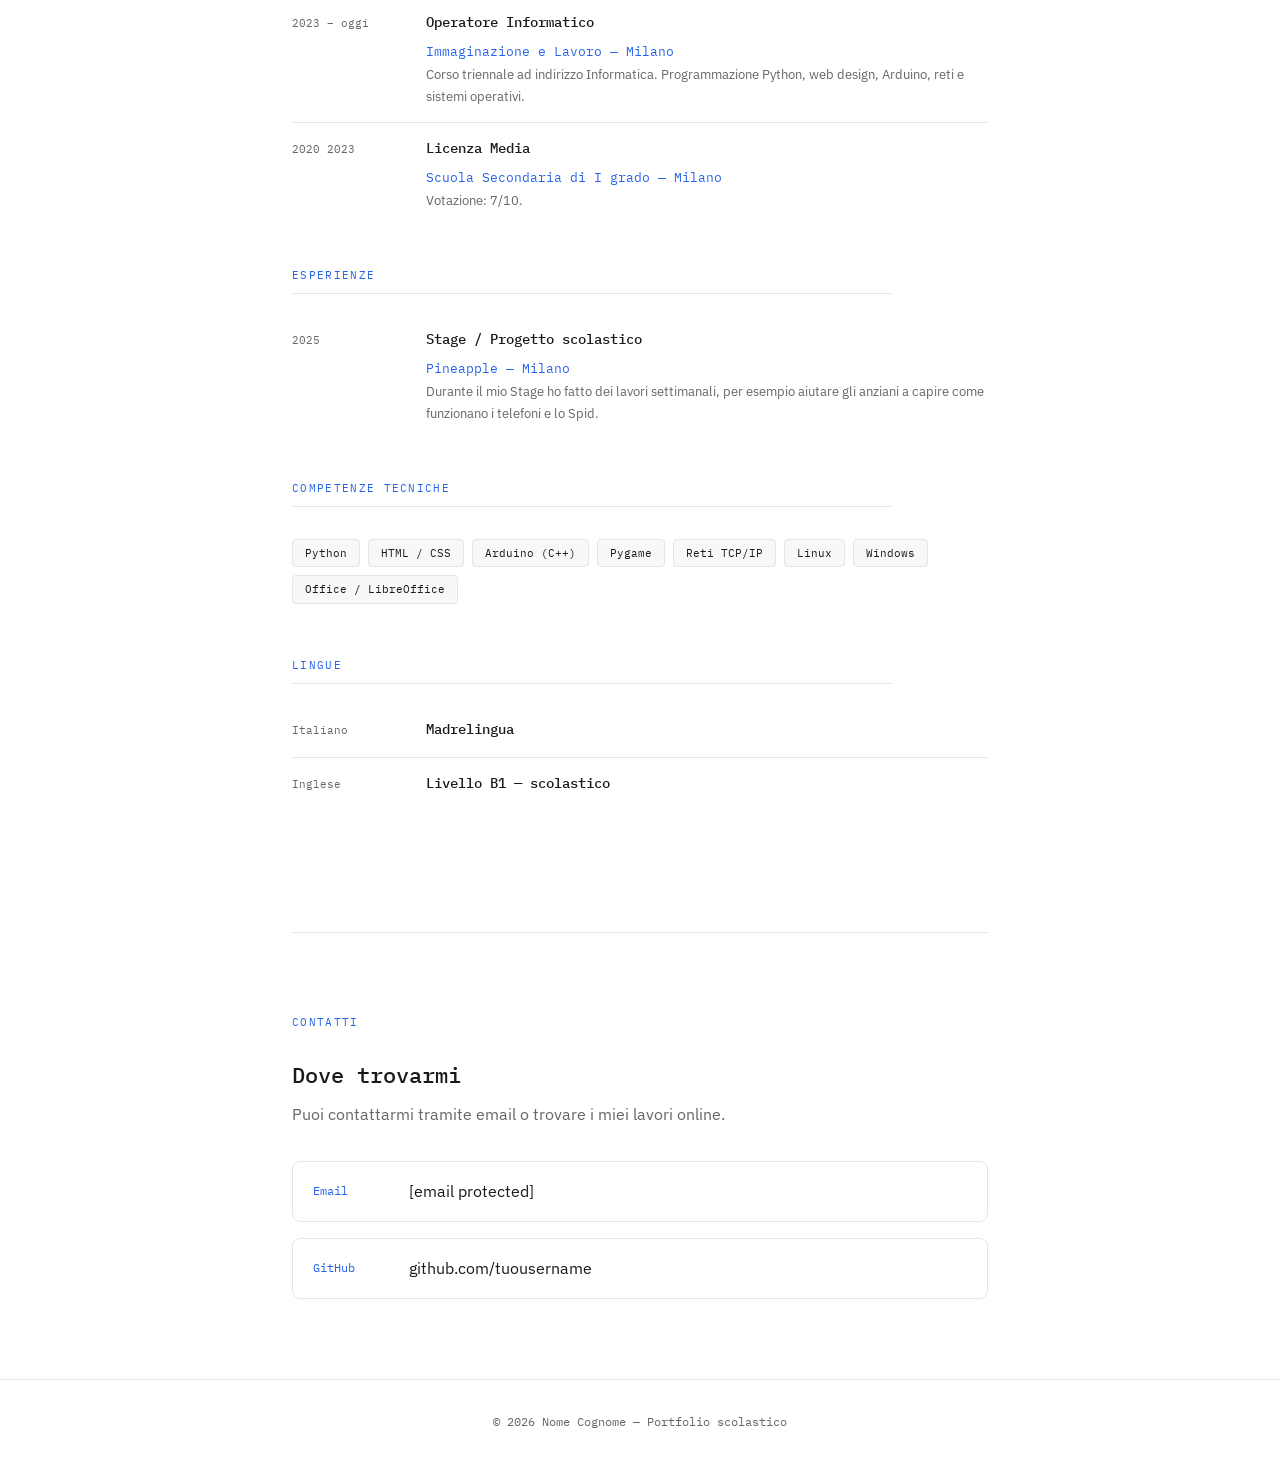
==== commit 4194ad5a: "wfqwfqf" ====
--- a/index.html
+++ b/index.html
@@ -261,7 +261,7 @@
         </div>
 
         <div class="cv-riga">
-          <span class="cv-periodo">2020 – 2023</span>
+          <span class="cv-periodo">2020  2023</span>
           <div class="cv-contenuto">
             <h3>Licenza Media</h3>
             <!-- ✏️ MODIFICA: la tua scuola media -->
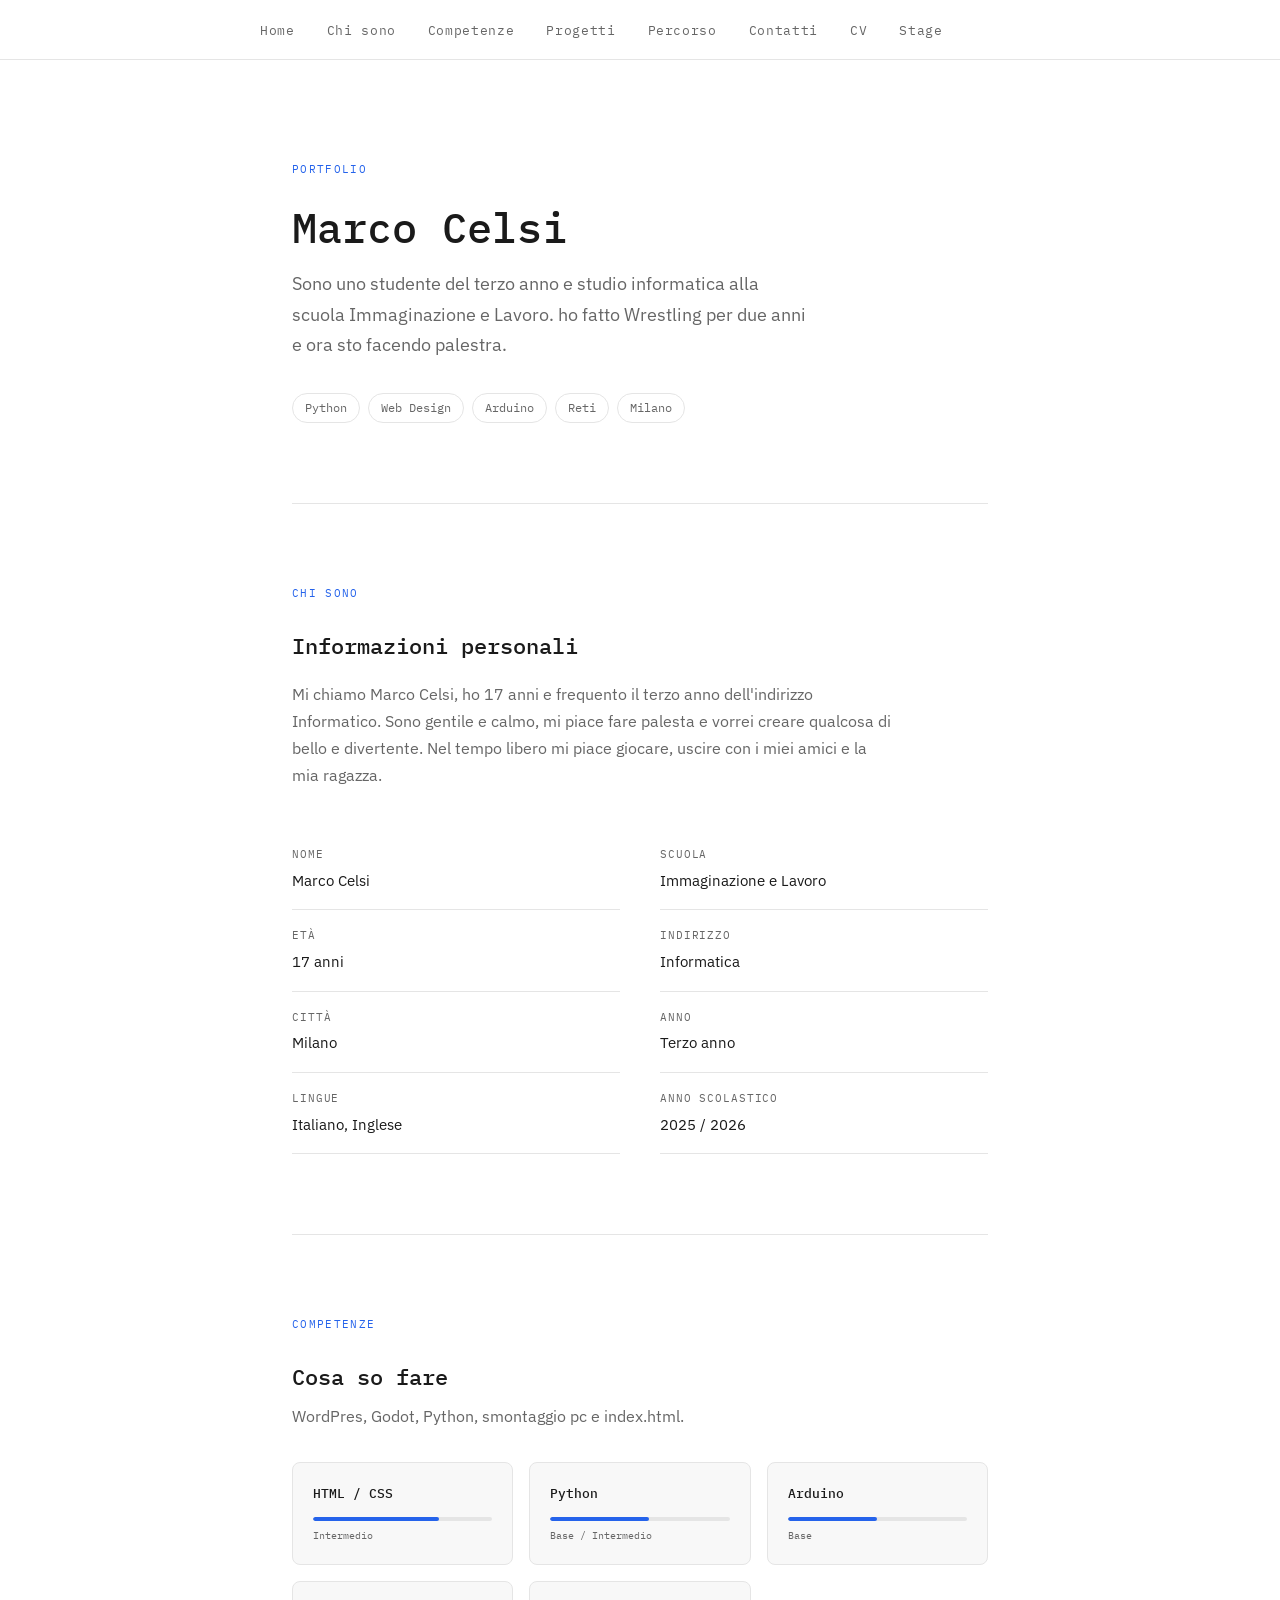
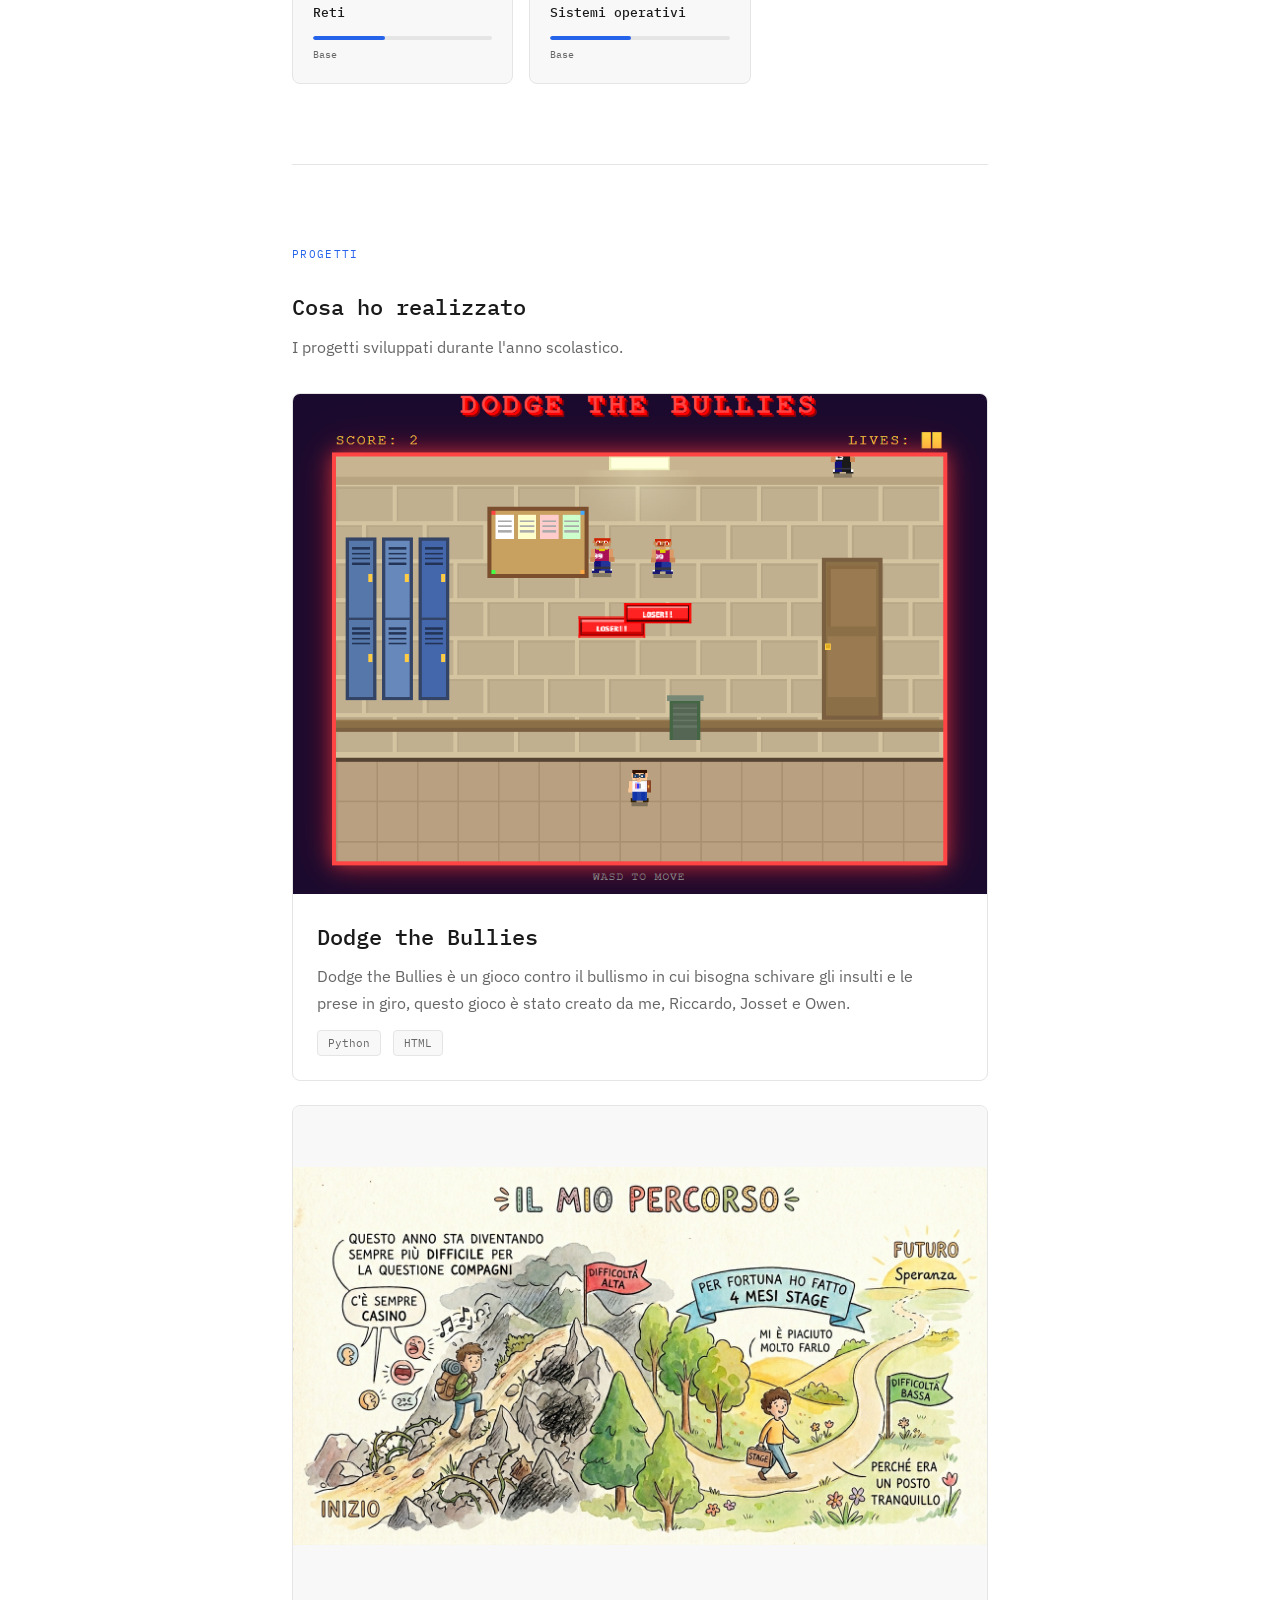
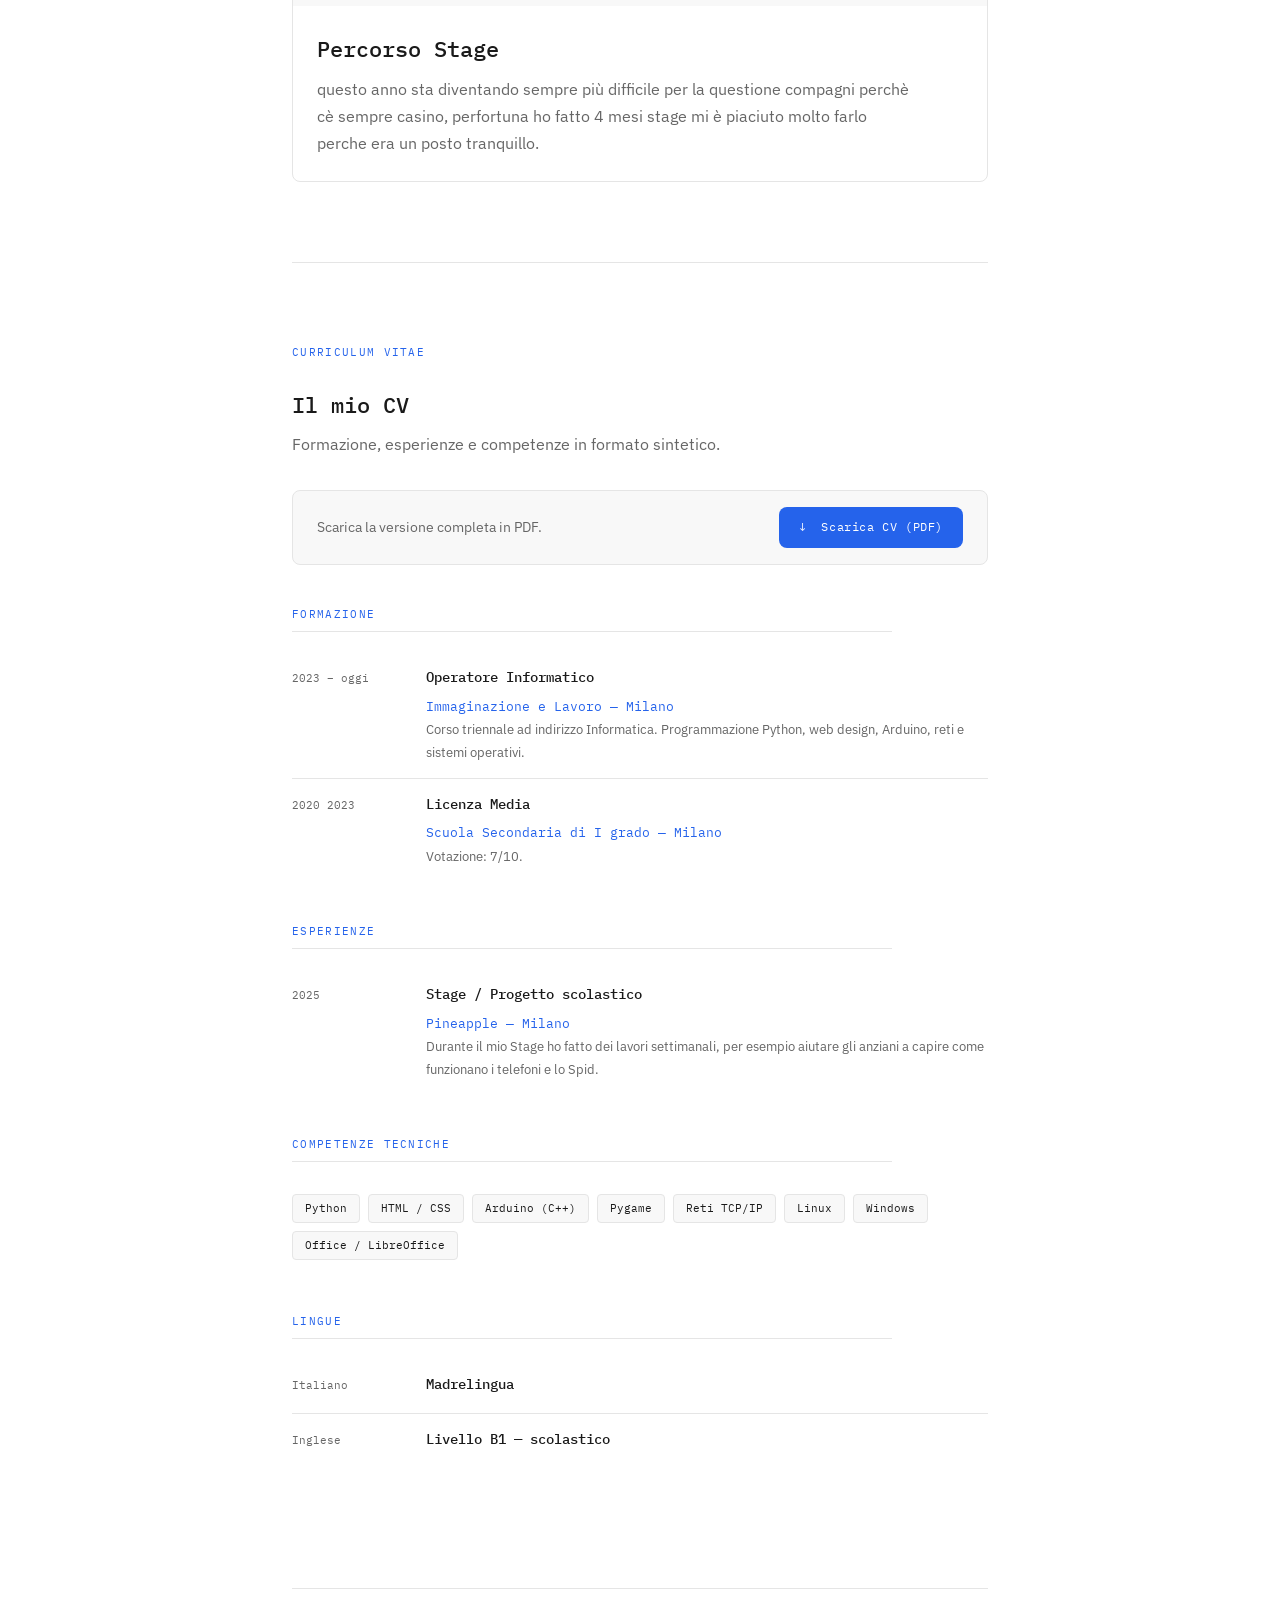
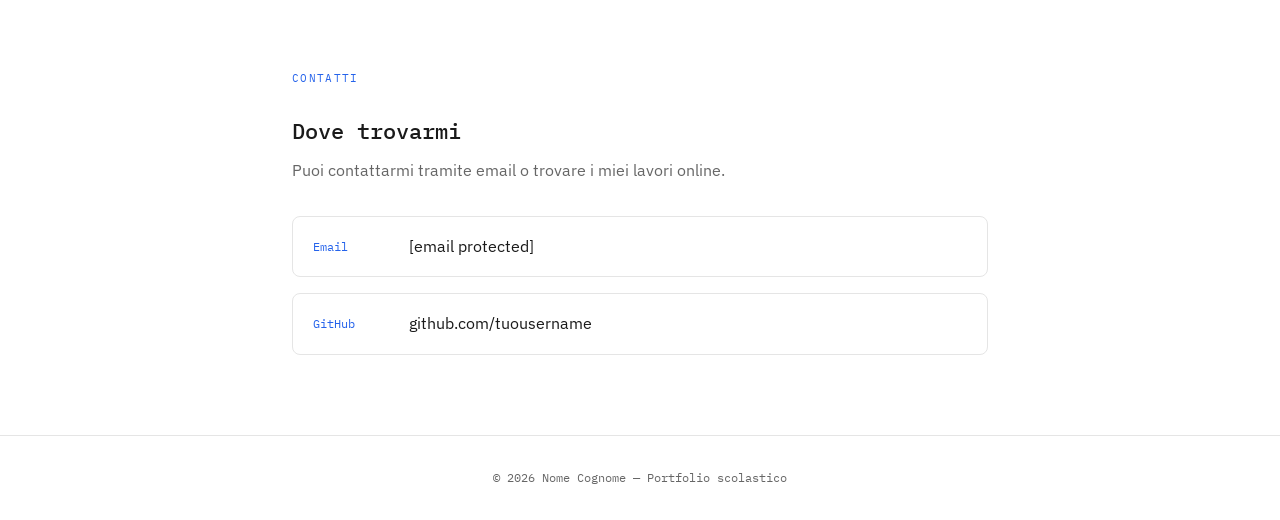
==== commit 85143313: "m" ====
--- a/index.html
+++ b/index.html
@@ -66,8 +66,8 @@
       <!-- ✏️ MODIFICA: scrivi qualcosa su di te -->
       <p style="margin-top: 16px;">
         Mi chiamo Marco Celsi, ho 17 anni e frequento il terzo anno
-        dell'indirizzo Immaginazione e Lavoro. Sono gentile e calmo,
-        mi piace fare palesta e vorrei creare qualcosa di mio.
+        dell'indirizzo Informatico. Sono gentile e calmo,
+        mi piace fare palesta e vorrei creare qualcosa di bello e divertente.
         Nel tempo libero mi piace giocare, uscire con i miei amici e la mia ragazza.
       </p>
 
@@ -185,16 +185,15 @@
         <!-- PROGETTO 1 — ✏️ MODIFICA con il tuo progetto -->
         <div class="progetto-card">
           <div class="progetto-immagine">
-            <!-- ✏️ sostituisci questo placeholder con un'immagine del progetto:
-                 <img src="screenshot-progetto.jpg" alt="Nome progetto" style="width:100%;height:100%;object-fit:cover;">
-            -->
-            [ immagine progetto ]
+          
+                 <img src="./img/Screenshot 2026-05-27 122831 - Copia.png" alt="Nome progetto" style="width:100%;height:100%;object-fit:cover;">
+            
           </div>
           <div class="progetto-corpo">
-            <h2>Nome del progetto</h2>
+            <h2>Dodge the Bullies</h2>
             <p style="margin-top: 8px;">
-              Descrizione breve del progetto: cosa fa, come funziona, cosa hai imparato
-              realizzandolo. Due o tre righe bastano.
+            Dodge the Bullies è un gioco contro il bullismo in cui bisogna schivare gli insulti e le prese in giro,
+            questo gioco è stato creato da me, Riccardo, Josset e Owen. 
             </p>
             <div class="progetto-meta">
               <!-- ✏️ aggiungi i linguaggi / strumenti usati -->
@@ -208,16 +207,16 @@
 
         <!-- PROGETTO 2 — ✏️ MODIFICA con il tuo progetto -->
         <div class="progetto-card">
-          <div class="progetto-immagine">[ immagine progetto ]</div>
+          <div class="progetto-immagine">
+            <img src="img/PERCORSO (2).png" alt="Nome progetto" style="width:100%;height:100%;object-fit:contain;">
+            
+          </div>
           <div class="progetto-corpo">
-            <h2>Nome del progetto</h2>
+            <h2>Percorso Stage</h2>
             <p style="margin-top: 8px;">
-              Descrizione breve del progetto.
+              questo anno sta diventando sempre più difficile per la questione compagni perchè cè sempre casino,
+              perfortuna ho fatto 4 mesi stage mi è piaciuto molto farlo perche era un posto tranquillo.
             </p>
-            <div class="progetto-meta">
-              <span class="badge">Arduino</span>
-              <span class="badge">C++</span>
-            </div>
           </div>
         </div>
 
--- a/style.css
+++ b/style.css
@@ -262,7 +262,7 @@
 
 .progetto-immagine {
   width: 100%;
-  height: 180px;
+  height: 500px;
   background: var(--colore-card);
   display: flex;
   align-items: center;
